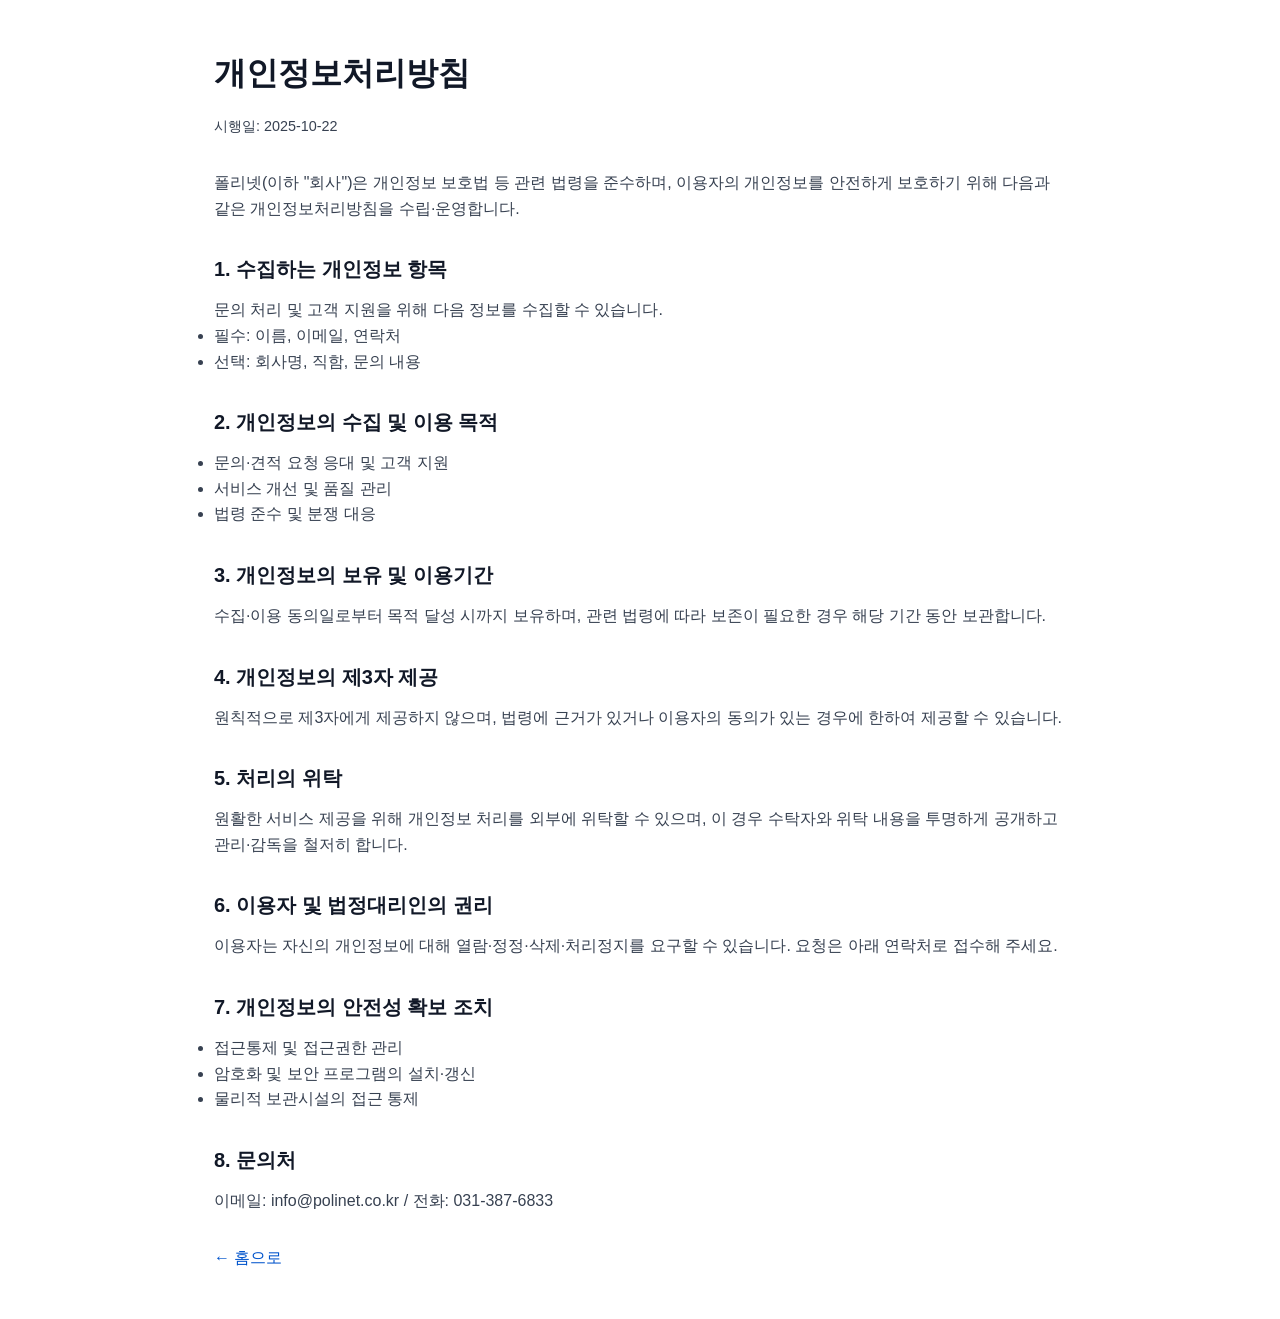
==== site/privacy.html @ a48e21fa "Initial commit: Add Polinet project files" ====
<!DOCTYPE html>
<html lang="ko">
<head>
    <meta charset="UTF-8">
    <meta name="viewport" content="width=device-width, initial-scale=1.0">
    <title>개인정보처리방침 - Polinet</title>
    <link rel="stylesheet" href="styles.css">
    <meta name="robots" content="noindex">
    <style>
        .legal-container { max-width: 900px; margin: 0 auto; padding: 3rem 1.5rem; }
        .legal-container h1 { font-size: 2rem; margin-bottom: 1rem; }
        .legal-container h2 { font-size: 1.25rem; margin-top: 2rem; margin-bottom: 0.75rem; }
        .legal-container p, .legal-container li { color: var(--gray-700); }
        .legal-meta { color: var(--gray-600); font-size: 0.9rem; margin-bottom: 2rem; }
        .legal-back { margin-top: 2rem; display: inline-block; color: var(--primary-600); }
    </style>
    <link rel="icon" href="/favicon.ico">
    <meta name="theme-color" content="#0ea5e9">
    <link rel="canonical" href="/privacy.html">
    <meta property="og:title" content="개인정보처리방침 - Polinet">
    <meta property="og:type" content="article">
    <meta property="og:url" content="/privacy.html">
    <meta property="og:site_name" content="Polinet">
    <meta property="og:description" content="Polinet 개인정보처리방침">
</head>
<body>
    <main class="legal-container">
        <h1>개인정보처리방침</h1>
        <p class="legal-meta">시행일: 2025-10-22</p>
        <p>폴리넷(이하 "회사")은 개인정보 보호법 등 관련 법령을 준수하며, 이용자의 개인정보를 안전하게 보호하기 위해 다음과 같은 개인정보처리방침을 수립·운영합니다.</p>

        <h2>1. 수집하는 개인정보 항목</h2>
        <p>문의 처리 및 고객 지원을 위해 다음 정보를 수집할 수 있습니다.</p>
        <ul>
            <li>필수: 이름, 이메일, 연락처</li>
            <li>선택: 회사명, 직함, 문의 내용</li>
        </ul>

        <h2>2. 개인정보의 수집 및 이용 목적</h2>
        <ul>
            <li>문의·견적 요청 응대 및 고객 지원</li>
            <li>서비스 개선 및 품질 관리</li>
            <li>법령 준수 및 분쟁 대응</li>
        </ul>

        <h2>3. 개인정보의 보유 및 이용기간</h2>
        <p>수집·이용 동의일로부터 목적 달성 시까지 보유하며, 관련 법령에 따라 보존이 필요한 경우 해당 기간 동안 보관합니다.</p>

        <h2>4. 개인정보의 제3자 제공</h2>
        <p>원칙적으로 제3자에게 제공하지 않으며, 법령에 근거가 있거나 이용자의 동의가 있는 경우에 한하여 제공할 수 있습니다.</p>

        <h2>5. 처리의 위탁</h2>
        <p>원활한 서비스 제공을 위해 개인정보 처리를 외부에 위탁할 수 있으며, 이 경우 수탁자와 위탁 내용을 투명하게 공개하고 관리·감독을 철저히 합니다.</p>

        <h2>6. 이용자 및 법정대리인의 권리</h2>
        <p>이용자는 자신의 개인정보에 대해 열람·정정·삭제·처리정지를 요구할 수 있습니다. 요청은 아래 연락처로 접수해 주세요.</p>

        <h2>7. 개인정보의 안전성 확보 조치</h2>
        <ul>
            <li>접근통제 및 접근권한 관리</li>
            <li>암호화 및 보안 프로그램의 설치·갱신</li>
            <li>물리적 보관시설의 접근 통제</li>
        </ul>

        <h2>8. 문의처</h2>
        <p>이메일: <a href="mailto:info@polinet.co.kr">info@polinet.co.kr</a> / 전화: <a href="tel:0313876833">031-387-6833</a></p>

        <a class="legal-back" href="/">← 홈으로</a>
    </main>
</body>
</html>
---- site/styles.css ----
/* ===== Reset & Base Styles ===== */
* {
    margin: 0;
    padding: 0;
    box-sizing: border-box;
}

:root {
    --primary-50: #e6f0ff;
    --primary-100: #cce1ff;
    --primary-500: #0069ff;
    --primary-600: #0054cc;
    --primary-700: #003f99;
    --secondary-500: #0ea5e9;
    --secondary-600: #0284c7;
    --gray-50: #f9fafb;
    --gray-100: #f3f4f6;
    --gray-600: #4b5563;
    --gray-700: #374151;
    --gray-900: #111827;
}

html {
    scroll-behavior: smooth;
    scroll-padding-top: 80px;
    overflow-x: hidden; /* 모바일 초기 가로 스크롤 방지 */
}

body {
    font-family: 'Noto Sans KR', -apple-system, BlinkMacSystemFont, 'Segoe UI', sans-serif;
    color: var(--gray-900);
    line-height: 1.6;
    overflow-x: hidden;
    overflow-y: scroll; /* 세로 스크롤 활성화 */
}

.container {
    max-width: 1200px;
    margin: 0 auto;
    padding: 0 1.5rem;
}

a {
    text-decoration: none;
    color: inherit;
}

/* 미디어 요소가 컨테이너 폭을 넘지 않도록 보장 */
img, video, iframe {
    max-width: 100%;
    height: auto;
}

/* ===== Header / Navigation ===== */
#header {
    position: fixed;
    top: 0;
    left: 0;
    right: 0;
    background: rgba(255, 255, 255, 0.70);
    backdrop-filter: blur(10px);
    box-shadow: 0 2px 10px rgba(0, 0, 0, 0.05);
    z-index: 1000;
    transition: all 0.3s ease;
}

#header.scrolled {
    box-shadow: 0 2px 20px rgba(0, 0, 0, 0.1);
}

.nav-wrapper {
    display: flex;
    justify-content: space-between;
    align-items: center;
    padding: 1.2rem 0;
}

.logo {
    font-size: 1.8rem;
    font-weight: 900;
    background: linear-gradient(135deg, var(--primary-600), var(--secondary-600));
    -webkit-background-clip: text;
    -webkit-text-fill-color: transparent;
    background-clip: text;
}

.nav-menu {
    display: flex;
    list-style: none;
    gap: 2.5rem;
    align-items: center;
}

.nav-link {
    font-weight: 600;
    color: var(--gray-700);
    transition: color 0.3s ease;
    position: relative;
}

.nav-link:hover {
    color: var(--primary-600);
}

.nav-link.nav-cta {
    color: var(--primary-600);
    font-weight: 700;
}

.nav-link.nav-cta:hover {
    color: var(--primary-700);
}

.nav-link::after {
    content: '';
    position: absolute;
    bottom: -5px;
    left: 0;
    width: 0;
    height: 2px;
    background: var(--primary-600);
    transition: width 0.3s ease;
}

.nav-link:hover::after {
    width: 100%;
}

.mobile-menu-btn {
    display: none;
    flex-direction: column;
    gap: 5px;
    background: none;
    border: none;
    cursor: pointer;
    padding: 0.5rem;
}

.mobile-menu-btn span {
    width: 25px;
    height: 3px;
    background: var(--gray-900);
    border-radius: 3px;
    transition: all 0.3s ease;
}

/* ===== Buttons ===== */
.btn {
    display: inline-block;
    padding: 0.75rem 1.5rem;
    border-radius: 50px;
    font-weight: 600;
    transition: all 0.3s ease;
    cursor: pointer;
    border: none;
    text-align: center;
}

.btn-primary {
    background: var(--primary-600);
    color: white;
}

.btn-primary:hover {
    background: var(--primary-700);
    transform: translateY(-2px);
    box-shadow: 0 10px 25px rgba(0, 105, 255, 0.3);
}

.btn-secondary {
    background: white;
    color: var(--primary-600);
    border: 2px solid var(--primary-600);
}

.btn-secondary:hover {
    background: var(--primary-50);
}

.btn-large {
    padding: 1rem 2rem;
    font-size: 1.05rem;
}

.btn-block {
    width: 100%;
}

/* ===== Hero Section ===== */
.hero-section {
    min-height: 100vh;
    display: flex;
    align-items: center;
    justify-content: center;
    position: relative;
    overflow: hidden;
    background: linear-gradient(135deg, var(--primary-50) 0%, white 50%, var(--secondary-50) 100%);
    padding-top: 80px;
}

.hero-bg {
    position: absolute;
    inset: 0;
    overflow: hidden;
    z-index: 0;
}

.hero-circle {
    position: absolute;
    border-radius: 50%;
    filter: blur(80px);
    opacity: 0.3;
}

.hero-circle-1 {
    width: 500px;
    height: 500px;
    background: var(--primary-500);
    top: -200px;
    right: -200px;
    animation: float 6s ease-in-out infinite;
}

.hero-circle-2 {
    width: 400px;
    height: 400px;
    background: var(--secondary-500);
    bottom: -150px;
    left: -150px;
    animation: float 8s ease-in-out infinite reverse;
}

@keyframes float {
    0%, 100% { transform: translateY(0); }
    50% { transform: translateY(-30px); }
}

.hero-content {
    position: relative;
    z-index: 1;
    max-width: 800px;
    padding: 2rem 0;
}

.hero-text {
    text-align: left;
}

.hero-badge {
    display: inline-flex;
    align-items: center;
    gap: 0.5rem;
    background: var(--primary-100);
    color: var(--primary-700);
    padding: 0.5rem 1rem;
    border-radius: 50px;
    font-size: 0.9rem;
    font-weight: 600;
    margin-bottom: 1.5rem;
}

.pulse-dot {
    width: 8px;
    height: 8px;
    background: var(--primary-500);
    border-radius: 50%;
    animation: pulse 2s infinite;
}

@keyframes pulse {
    0%, 100% { opacity: 1; transform: scale(1); }
    50% { opacity: 0.5; transform: scale(1.2); }
}

.hero-title {
    font-size: 3.5rem;
    font-weight: 900;
    line-height: 1.2;
    margin-bottom: 1.5rem;
}

.gradient-text {
    background: linear-gradient(135deg, var(--primary-600), var(--secondary-600));
    -webkit-background-clip: text;
    -webkit-text-fill-color: transparent;
    background-clip: text;
}

.hero-description {
    font-size: 1.25rem;
    color: var(--gray-600);
    margin-bottom: 2rem;
    line-height: 1.8;
}

.hero-buttons {
    display: flex;
    gap: 1rem;
    margin-bottom: 3rem;
    flex-wrap: wrap;
}

.hero-stats {
    display: grid;
    grid-template-columns: repeat(3, 1fr);
    gap: 2rem;
    margin-top: 3rem;
}

.stat-item {
    text-align: center;
}

.stat-value {
    font-size: 2rem;
    font-weight: 900;
    color: var(--gray-900);
}

.stat-label {
    font-size: 0.9rem;
    color: var(--gray-600);
    margin-top: 0.25rem;
}

.scroll-indicator {
    position: absolute;
    bottom: 2rem;
    left: 50%;
    transform: translateX(-50%);
    width: 30px;
    height: 50px;
    border: 2px solid var(--gray-600);
    border-radius: 20px;
    display: flex;
    justify-content: center;
    padding-top: 8px;
}

.scroll-dot {
    width: 6px;
    height: 6px;
    background: var(--gray-600);
    border-radius: 50%;
    animation: scroll 2s infinite;
}

@keyframes scroll {
    0%, 100% { transform: translateY(0); opacity: 1; }
    50% { transform: translateY(15px); opacity: 0.3; }
}

/* ===== Section Styles ===== */
section {
    padding: 5rem 0;
}

.section-header {
    text-align: center;
    margin-bottom: 3rem;
}

.section-title {
    font-size: 2.5rem;
    font-weight: 900;
    margin-bottom: 1rem;
}

.section-subtitle {
    font-size: 1.1rem;
    color: var(--gray-600);
    max-width: 600px;
    margin: 0 auto;
}

/* ===== Business Section ===== */
.business-section {
    background: var(--gray-50);
}

.business-grid {
    display: grid;
    grid-template-columns: repeat(auto-fit, minmax(280px, 1fr));
    gap: 2rem;
}

.business-card {
    background: white;
    padding: 2rem;
    border-radius: 20px;
    box-shadow: 0 5px 15px rgba(0, 0, 0, 0.08);
    transition: all 0.3s ease;
}

.business-card:hover {
    transform: translateY(-10px);
    box-shadow: 0 15px 40px rgba(0, 0, 0, 0.15);
}

.business-icon {
    width: 60px;
    height: 60px;
    border-radius: 15px;
    display: flex;
    align-items: center;
    justify-content: center;
    font-size: 2rem;
    margin-bottom: 1.5rem;
}

.icon-blue { background: linear-gradient(135deg, #3b82f6, #2563eb); }
.icon-purple { background: linear-gradient(135deg, #a855f7, #9333ea); }
.icon-green { background: linear-gradient(135deg, #10b981, #059669); }
.icon-orange { background: linear-gradient(135deg, #f59e0b, #d97706); }

.business-title {
    font-size: 1.4rem;
    font-weight: 700;
    margin-bottom: 1rem;
}

.business-desc {
    color: var(--gray-600);
    margin-bottom: 1.5rem;
    line-height: 1.6;
}

.business-features {
    list-style: none;
}

.business-features li {
    padding: 0.5rem 0;
    color: var(--gray-700);
    position: relative;
    padding-left: 1.5rem;
}

.business-features li::before {
    content: '•';
    color: var(--primary-500);
    font-weight: bold;
    position: absolute;
    left: 0;
}

/* ===== Products Section ===== */
.products-section {
    background: white;
}

.product-filters {
    display: flex;
    justify-content: center;
    gap: 1rem;
    margin-bottom: 3rem;
    flex-wrap: wrap;
}

.filter-btn {
    padding: 0.75rem 1.5rem;
    border-radius: 50px;
    border: none;
    background: var(--gray-100);
    color: var(--gray-700);
    font-weight: 600;
    cursor: pointer;
    transition: all 0.3s ease;
}

.filter-btn:hover {
    background: var(--gray-200);
}

.filter-btn.active {
    background: var(--primary-600);
    color: white;
    box-shadow: 0 5px 15px rgba(0, 105, 255, 0.3);
}

.products-grid {
    display: grid;
    grid-template-columns: repeat(auto-fill, minmax(320px, 1fr));
    gap: 2rem;
    margin-bottom: 3rem;
}

.product-card {
    background: white;
    border: 2px solid var(--gray-100);
    border-radius: 15px;
    padding: 1.5rem;
    transition: all 0.3s ease;
    display: flex;
    flex-direction: column;
    min-height: 450px;
}

.product-card:hover {
    border-color: var(--primary-500);
    transform: translateY(-5px);
    box-shadow: 0 15px 40px rgba(0, 0, 0, 0.1);
}

.product-emoji {
    font-size: 3rem;
    margin-bottom: 1rem;
}

.product-name {
    font-size: 1.1rem;
    font-weight: 700;
    margin-bottom: 0.5rem;
}

.product-brand {
    color: var(--primary-600);
    font-weight: 700;
    font-size: 0.85rem;
    margin-bottom: 0.75rem;
    text-transform: uppercase;
    letter-spacing: 0.5px;
}

.product-desc {
    color: var(--gray-600);
    font-size: 0.9rem;
    margin-bottom: 1rem;
    line-height: 1.6;
    flex-grow: 1;
}

.product-grades {
    background: var(--gray-50);
    padding: 1rem;
    border-radius: 10px;
    margin-bottom: 1rem;
}

.grades-label {
    font-size: 0.7rem;
    font-weight: 700;
    color: var(--gray-700);
    margin-bottom: 0.75rem;
    text-transform: uppercase;
    letter-spacing: 1px;
}

.grades-list {
    display: flex;
    flex-wrap: wrap;
    gap: 0.5rem;
}

.grade-tag {
    display: inline-block;
    padding: 0.25rem 0.75rem;
    background: white;
    border: 1px solid var(--primary-200);
    color: var(--primary-700);
    font-size: 0.75rem;
    font-weight: 600;
    border-radius: 20px;
    transition: all 0.3s ease;
}

.grade-tag:hover {
    background: var(--primary-100);
    border-color: var(--primary-500);
}

.product-applications {
    margin-top: auto;
    background: var(--gray-50);
    padding: 1rem;
    border-radius: 10px;
}

.applications-label {
    font-size: 0.7rem;
    font-weight: 700;
    color: var(--gray-700);
    margin-bottom: 0.75rem;
    text-transform: uppercase;
    letter-spacing: 1px;
}

.applications-grid {
    display: grid;
    grid-template-columns: repeat(3, 1fr);
    gap: 0.5rem;
}

.app-item {
    display: flex;
    flex-direction: column;
    align-items: center;
    justify-content: center;
    padding: 0.5rem;
    transition: all 0.3s ease;
    text-align: center;
}

.app-item:hover {
    transform: translateY(-2px);
}

.app-image {
    width: 100%;
    height: 60px;
    margin-bottom: 0.5rem;
    border-radius: 6px;
    overflow: hidden;
    background: var(--gray-100);
    position: relative;
}

.app-image img {
    width: 100%;
    height: 100%;
    object-fit: cover;
    display: block;
}

.app-placeholder {
    width: 100%;
    height: 100%;
    display: flex;
    align-items: center;
    justify-content: center;
    font-size: 1.5rem;
    background: var(--gray-200);
}

.app-icon {
    font-size: 1.5rem;
    margin-bottom: 0.25rem;
}

.app-name {
    font-size: 0.7rem;
    color: var(--gray-700);
    font-weight: 600;
    line-height: 1.2;
}

.products-cta {
    display: flex;
    justify-content: center;
    gap: 1rem;
    margin-top: 3rem;
    flex-wrap: wrap;
}

/* ===== About Section ===== */
.about-section {
    background: linear-gradient(135deg, var(--gray-50), white);
}

.about-grid {
    display: grid;
    grid-template-columns: 1fr 1fr;
    gap: 4rem;
    margin-bottom: 4rem;
}

.about-text {
    color: var(--gray-600);
    margin-bottom: 1.5rem;
    line-height: 1.8;
}

.text-primary {
    color: var(--primary-600);
}

.certifications {
    background: white;
    padding: 1.5rem;
    border-radius: 15px;
    box-shadow: 0 5px 15px rgba(0, 0, 0, 0.08);
    margin: 2rem 0;
}

.certifications h3 {
    margin-bottom: 1rem;
    font-size: 1.1rem;
}

.cert-grid {
    display: grid;
    grid-template-columns: 1fr 1fr;
    gap: 0.75rem;
}

.cert-item {
    font-size: 0.9rem;
    color: var(--gray-700);
}

.cert-item::before {
    content: '✓ ';
    color: #10b981;
}

.about-buttons {
    display: flex;
    gap: 1rem;
    flex-wrap: wrap;
}

.about-values {
    display: grid;
    grid-template-columns: 1fr 1fr;
    gap: 1.5rem;
}

.value-card {
    background: white;
    padding: 1.5rem;
    border-radius: 15px;
    box-shadow: 0 5px 15px rgba(0, 0, 0, 0.08);
    transition: all 0.3s ease;
}

.value-card:hover {
    transform: translateY(-5px);
    box-shadow: 0 15px 30px rgba(0, 0, 0, 0.12);
}

.value-icon {
    font-size: 2.5rem;
    margin-bottom: 1rem;
}

.value-card h3 {
    font-size: 1.2rem;
    margin-bottom: 0.5rem;
}

.value-card p {
    color: var(--gray-600);
    font-size: 0.9rem;
}

.company-stats {
    background: linear-gradient(135deg, var(--primary-600), var(--secondary-600));
    border-radius: 25px;
    padding: 3rem;
    display: grid;
    grid-template-columns: repeat(4, 1fr);
    gap: 2rem;
    text-align: center;
    color: white;
}

.stat-box {
    padding: 1rem;
}

.stat-number {
    font-size: 3rem;
    font-weight: 900;
    margin-bottom: 0.5rem;
}

.stat-text {
    font-size: 0.95rem;
    opacity: 0.9;
}

/* ===== Contact Section ===== */
.contact-section {
    background: linear-gradient(180deg, #f8f9fa 0%, #ffffff 100%);
}

.contact-layout {
    display: grid;
    grid-template-columns: 1fr 1.2fr;
    gap: 3rem;
    align-items: stretch;
}

.contact-info-left {
    display: flex;
    flex-direction: column;
}

.contact-card-vertical {
    background: linear-gradient(135deg, var(--primary-600), var(--secondary-600));
    color: white;
    padding: 2.5rem;
    border-radius: 20px;
    box-shadow: 0 10px 40px rgba(0, 105, 255, 0.2);
    display: flex;
    flex-direction: column;
    gap: 2rem;
}

.info-item-vertical {
    display: flex;
    align-items: flex-start;
    gap: 1.5rem;
    padding-bottom: 2rem;
    border-bottom: 1px solid rgba(255, 255, 255, 0.2);
}

.info-item-vertical:last-child {
    border-bottom: none;
    padding-bottom: 0;
}

.info-icon {
    font-size: 2.5rem;
    flex-shrink: 0;
}

.info-content {
    flex: 1;
}

.info-content strong {
    display: block;
    margin-bottom: 0.75rem;
    font-size: 1.2rem;
    font-weight: 700;
}

.info-content p {
    margin-bottom: 0.5rem;
    font-size: 1.05rem;
    line-height: 1.6;
}

.info-content a {
    color: white;
    text-decoration: none;
    transition: opacity 0.3s ease;
    word-break: break-all;
}

.info-content a:hover {
    opacity: 0.8;
    text-decoration: underline;
}

.info-sub {
    font-size: 0.9rem;
    opacity: 0.85;
}

.contact-map-right {
    position: relative;
    display: flex;
    flex-direction: column;
    height: 100%;
}

.map-container {
    width: 100%;
    flex: 1;
    min-height: 500px;
    border-radius: 20px;
    overflow: hidden;
    box-shadow: 0 10px 40px rgba(0, 0, 0, 0.1);
    border: 2px solid var(--gray-100);
}

/* 지도 전용: 전역 iframe 높이 자동 규칙을 무시하고 컨테이너에 맞춤 */
.map-container iframe {
    width: 100%;
    height: 100% !important;
    display: block;
}

.map-note {
    margin-top: 1rem;
    font-size: 0.85rem;
    color: var(--gray-600);
    font-style: italic;
    text-align: center;
}

/* ===== Footer ===== */
.footer {
    background: var(--gray-900);
    color: white;
    padding: 3rem 0 1.5rem;
}

.footer-grid {
    display: grid;
    grid-template-columns: 1.5fr 1fr 1fr 2fr; /* 마지막 컬럼(연락처) 너비 확장 */
    gap: 2rem;
    padding-bottom: 2rem;
}

.footer-logo {
    font-size: 1.8rem;
    font-weight: 900;
    margin-bottom: 1rem;
}

.footer-desc {
    color: #9ca3af;
    line-height: 1.6;
}

.footer-col h4 {
    margin-bottom: 1rem;
    font-size: 1.1rem;
}

.footer-links {
    list-style: none;
}

.footer-links li {
    margin-bottom: 0.7rem;
    font-size: 0.9rem; /* 폰트 크기 조정 */
    color: var(--gray-100);
}

.footer-bottom {
    border-top: 1px solid var(--gray-700);
    padding-top: 1.5rem;
    display: flex;
    justify-content: space-between;
    align-items: center;
    color: #9ca3af;
}

.footer-legal {
    display: flex;
    gap: 1.5rem;
}

.footer-legal a {
    color: #9ca3af;
    transition: color 0.3s ease;
}

.footer-legal a:hover {
    color: white;
}

/* ===== Responsive Design ===== */
@media (max-width: 1024px) {
    .hero-text {
        text-align: center;
    }

    .hero-buttons {
        justify-content: center;
    }

    .about-grid {
        grid-template-columns: 1fr;
        gap: 3rem;
    }

    .company-stats {
        grid-template-columns: repeat(2, 1fr);
    }

    .contact-layout {
        grid-template-columns: 1fr;
        gap: 2rem;
    }

    .map-container {
        min-height: 400px;
    }
}

@media (max-width: 768px) {
    .mobile-menu-btn {
        display: flex;
    }

    .nav-menu {
        position: fixed;
        top: 70px;
        left: -100%;
        width: 100%;
        height: calc(100vh - 70px);
        background: white;
        flex-direction: column;
        padding: 2rem;
        gap: 1rem;
        transition: left 0.3s ease;
        box-shadow: 0 5px 15px rgba(0, 0, 0, 0.1);
    }

    .nav-menu.active {
        left: 0;
    }

    .hero-title {
        font-size: 2.5rem;
    }

    .hero-description {
        font-size: 1.1rem;
    }

    .hero-stats {
        grid-template-columns: repeat(3, 1fr);
        gap: 1rem;
    }

    .hero-buttons {
        flex-direction: column;
    }

    .business-grid {
        grid-template-columns: 1fr;
    }

    /* 모바일에서 히어로 통계 폰트 크기만 축소 */
    .stat-value {
        font-size: 1.8rem;
    }

    .stat-label {
        font-size: 0.8rem;
    }

    /* 모바일에서 제품 그리드의 최소 폭으로 인한 가로 스크롤 방지 */
    .products-grid {
        grid-template-columns: 1fr;
    }

    .about-values {
        grid-template-columns: 1fr 1fr;
    }

    .company-stats {
        grid-template-columns: repeat(4, 1fr);
        gap: 0.75rem;
        padding: 1.25rem;
        border-radius: 16px;
    }

    .stat-box {
        padding: 0.5rem 0;
    }

    .stat-number {
        font-size: 1.3rem;
        margin-bottom: 0.25rem;
    }

    .stat-text {
        font-size: 0.85rem;
    }

    .contact-layout {
        grid-template-columns: 1fr;
    }

    .map-container {
        min-height: 350px;
    }

    .footer-grid {
        grid-template-columns: repeat(3, 1fr);
        gap: 1rem;
    }

    .footer-bottom {
        flex-direction: column;
        gap: 1rem;
        text-align: center;
    }

    .footer-col:first-child {
        grid-column: 1 / -1;
    }

    .info-item-vertical {
        gap: 0.75rem;
    }

    /* 모바일에서 푸터 '연락처' 이모지 숨김 (텍스트 인덴트 기법) */
    .footer-grid .footer-col:last-child .footer-links li {
        text-indent: -1.5em;
        padding-left: 1.5em;
    }
}

@media (max-width: 360px) {
    .stat-number {
        font-size: 1.2rem;
    }

    .stat-text {
        font-size: 0.8rem;
    }
}

/* ===== Animation Effects ===== */
[data-aos] {
    opacity: 0;
    transition: opacity 0.6s ease, transform 0.6s ease;
}

[data-aos].aos-animate {
    opacity: 1;
}

[data-aos="fade-up"] {
    transform: translateY(30px);
}

[data-aos="fade-up"].aos-animate {
    transform: translateY(0);
}

[data-aos="fade-right"] {
    transform: translateX(-30px);
}

[data-aos="fade-right"].aos-animate {
    transform: translateX(0);
}

[data-aos="fade-left"] {
    transform: translateX(30px);
}

[data-aos="fade-left"].aos-animate {
    transform: translateX(0);
}
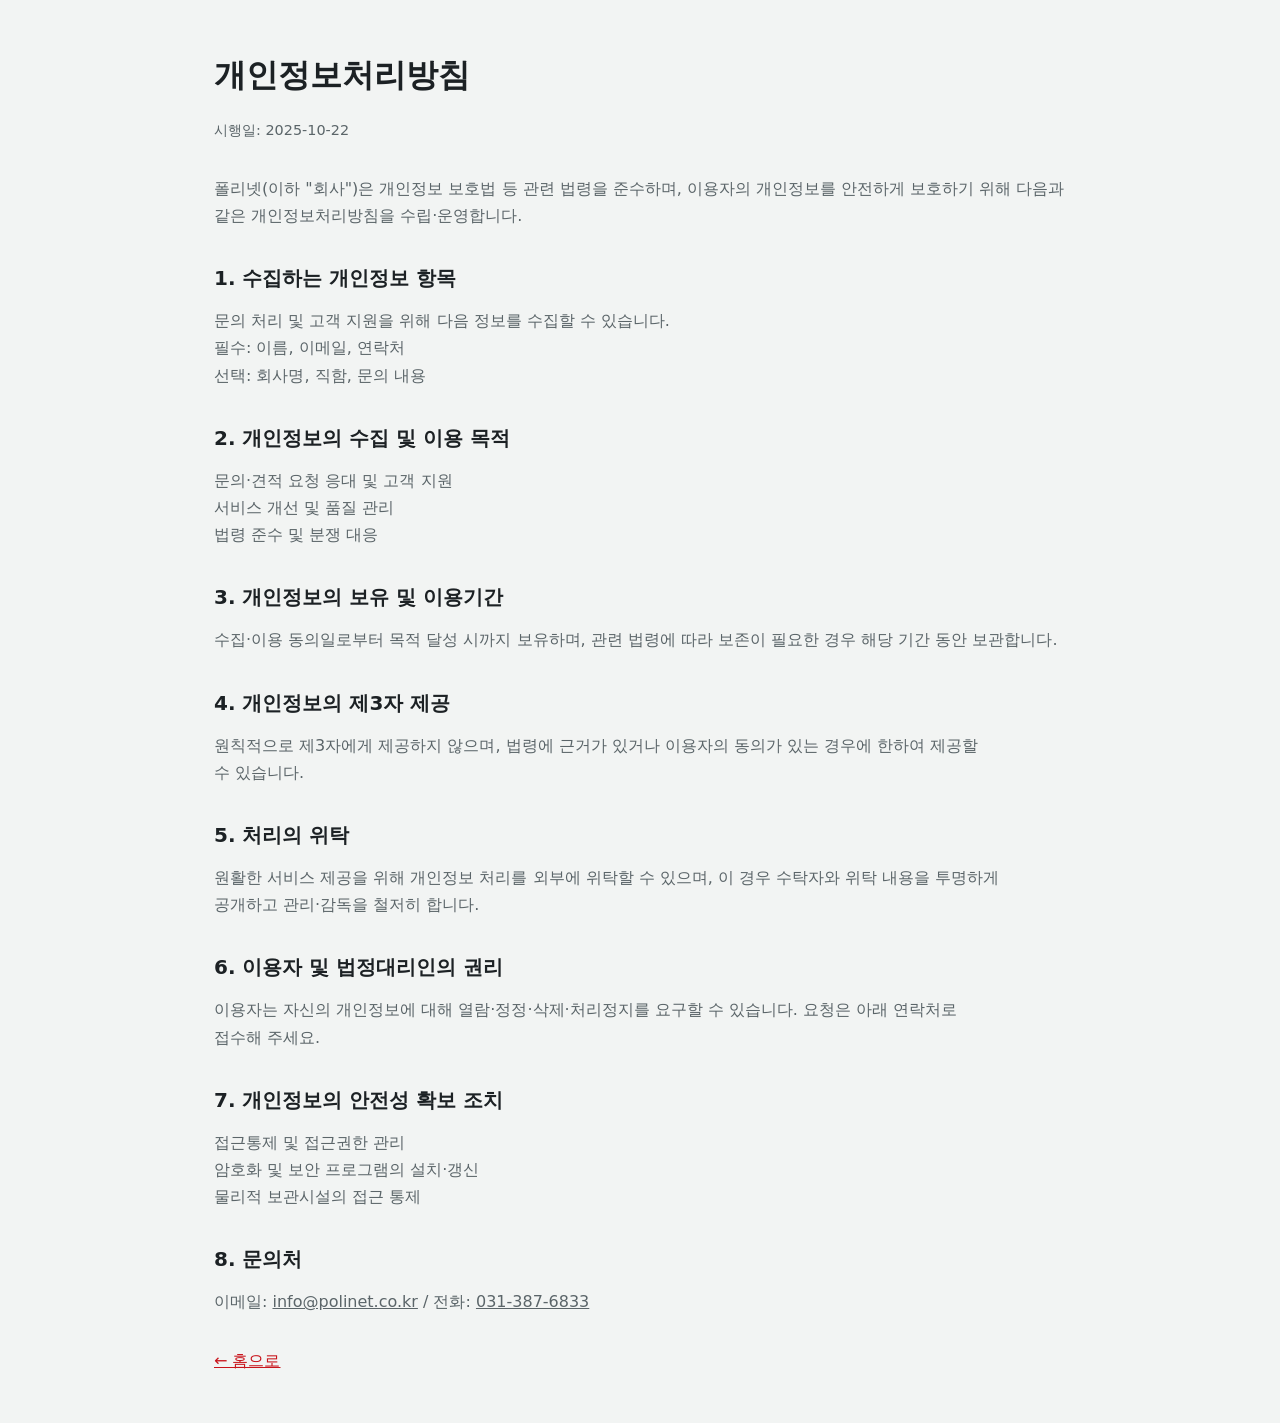
==== commit e19d9b97: "Add a version tag to the icon links so browsers fetch the new favicon Images are served as immutable" ====
--- a/site/privacy.html
+++ b/site/privacy.html
@@ -14,7 +14,7 @@
         .legal-meta { color: var(--gray-600); font-size: 0.9rem; margin-bottom: 2rem; }
         .legal-back { margin-top: 2rem; display: inline-block; color: var(--primary-600); }
     </style>
-    <link rel="icon" href="/favicon.ico">
+    <link rel="icon" href="/favicon.ico?v=2">
     <meta name="theme-color" content="#0ea5e9">
     <link rel="canonical" href="/privacy.html">
     <meta property="og:title" content="개인정보처리방침 - Polinet">
--- a/site/styles.css
+++ b/site/styles.css
@@ -1,1135 +1,329 @@
-/* ===== Reset & Base Styles ===== */
-* {
-    margin: 0;
-    padding: 0;
-    box-sizing: border-box;
-}
-
 :root {
-    --primary-50: #e6f0ff;
-    --primary-100: #cce1ff;
-    --primary-500: #0069ff;
-    --primary-600: #0054cc;
-    --primary-700: #003f99;
-    --secondary-500: #0ea5e9;
-    --secondary-600: #0284c7;
-    --gray-50: #f9fafb;
-    --gray-100: #f3f4f6;
-    --gray-600: #4b5563;
-    --gray-700: #374151;
-    --gray-900: #111827;
-}
-
-html {
-    scroll-behavior: smooth;
-    scroll-padding-top: 80px;
-    overflow-x: hidden; /* 모바일 초기 가로 스크롤 방지 */
-}
-
-body {
-    font-family: 'Noto Sans KR', -apple-system, BlinkMacSystemFont, 'Segoe UI', sans-serif;
-    color: var(--gray-900);
-    line-height: 1.6;
-    overflow-x: hidden;
-    overflow-y: scroll; /* 세로 스크롤 활성화 */
-}
-
-.container {
-    max-width: 1200px;
-    margin: 0 auto;
-    padding: 0 1.5rem;
-}
-
-a {
-    text-decoration: none;
-    color: inherit;
-}
-
-/* 미디어 요소가 컨테이너 폭을 넘지 않도록 보장 */
-img, video, iframe {
-    max-width: 100%;
-    height: auto;
-}
-
-/* ===== Header / Navigation ===== */
-#header {
-    position: fixed;
-    top: 0;
-    left: 0;
-    right: 0;
-    background: rgba(255, 255, 255, 0.70);
-    backdrop-filter: blur(10px);
-    box-shadow: 0 2px 10px rgba(0, 0, 0, 0.05);
-    z-index: 1000;
-    transition: all 0.3s ease;
-}
-
-#header.scrolled {
-    box-shadow: 0 2px 20px rgba(0, 0, 0, 0.1);
-}
-
-.nav-wrapper {
-    display: flex;
-    justify-content: space-between;
-    align-items: center;
-    padding: 1.2rem 0;
-}
-
-.logo {
-    font-size: 1.8rem;
-    font-weight: 900;
-    background: linear-gradient(135deg, var(--primary-600), var(--secondary-600));
-    -webkit-background-clip: text;
-    -webkit-text-fill-color: transparent;
-    background-clip: text;
-}
-
-.nav-menu {
-    display: flex;
-    list-style: none;
-    gap: 2.5rem;
-    align-items: center;
-}
-
-.nav-link {
-    font-weight: 600;
-    color: var(--gray-700);
-    transition: color 0.3s ease;
-    position: relative;
-}
-
-.nav-link:hover {
-    color: var(--primary-600);
-}
-
-.nav-link.nav-cta {
-    color: var(--primary-600);
-    font-weight: 700;
-}
-
-.nav-link.nav-cta:hover {
-    color: var(--primary-700);
-}
-
-.nav-link::after {
-    content: '';
-    position: absolute;
-    bottom: -5px;
-    left: 0;
-    width: 0;
-    height: 2px;
-    background: var(--primary-600);
-    transition: width 0.3s ease;
-}
-
-.nav-link:hover::after {
-    width: 100%;
-}
-
-.mobile-menu-btn {
-    display: none;
-    flex-direction: column;
-    gap: 5px;
-    background: none;
-    border: none;
-    cursor: pointer;
-    padding: 0.5rem;
-}
-
-.mobile-menu-btn span {
-    width: 25px;
-    height: 3px;
-    background: var(--gray-900);
-    border-radius: 3px;
-    transition: all 0.3s ease;
-}
-
-/* ===== Buttons ===== */
-.btn {
-    display: inline-block;
-    padding: 0.75rem 1.5rem;
-    border-radius: 50px;
-    font-weight: 600;
-    transition: all 0.3s ease;
-    cursor: pointer;
-    border: none;
-    text-align: center;
-}
-
-.btn-primary {
-    background: var(--primary-600);
-    color: white;
-}
-
-.btn-primary:hover {
-    background: var(--primary-700);
-    transform: translateY(-2px);
-    box-shadow: 0 10px 25px rgba(0, 105, 255, 0.3);
-}
-
-.btn-secondary {
-    background: white;
-    color: var(--primary-600);
-    border: 2px solid var(--primary-600);
-}
-
-.btn-secondary:hover {
-    background: var(--primary-50);
-}
-
-.btn-large {
-    padding: 1rem 2rem;
-    font-size: 1.05rem;
-}
-
-.btn-block {
-    width: 100%;
-}
-
-/* ===== Hero Section ===== */
-.hero-section {
-    min-height: 100vh;
-    display: flex;
-    align-items: center;
-    justify-content: center;
-    position: relative;
-    overflow: hidden;
-    background: linear-gradient(135deg, var(--primary-50) 0%, white 50%, var(--secondary-50) 100%);
-    padding-top: 80px;
-}
-
-.hero-bg {
-    position: absolute;
-    inset: 0;
-    overflow: hidden;
-    z-index: 0;
-}
-
-.hero-circle {
-    position: absolute;
-    border-radius: 50%;
-    filter: blur(80px);
-    opacity: 0.3;
-}
-
-.hero-circle-1 {
-    width: 500px;
-    height: 500px;
-    background: var(--primary-500);
-    top: -200px;
-    right: -200px;
-    animation: float 6s ease-in-out infinite;
-}
-
-.hero-circle-2 {
-    width: 400px;
-    height: 400px;
-    background: var(--secondary-500);
-    bottom: -150px;
-    left: -150px;
-    animation: float 8s ease-in-out infinite reverse;
-}
-
-@keyframes float {
-    0%, 100% { transform: translateY(0); }
-    50% { transform: translateY(-30px); }
-}
-
-.hero-content {
-    position: relative;
-    z-index: 1;
-    max-width: 800px;
-    padding: 2rem 0;
-}
-
-.hero-text {
-    text-align: left;
-}
-
-.hero-badge {
-    display: inline-flex;
-    align-items: center;
-    gap: 0.5rem;
-    background: var(--primary-100);
-    color: var(--primary-700);
-    padding: 0.5rem 1rem;
-    border-radius: 50px;
-    font-size: 0.9rem;
-    font-weight: 600;
-    margin-bottom: 1.5rem;
-}
-
-.pulse-dot {
-    width: 8px;
-    height: 8px;
-    background: var(--primary-500);
-    border-radius: 50%;
-    animation: pulse 2s infinite;
-}
-
-@keyframes pulse {
-    0%, 100% { opacity: 1; transform: scale(1); }
-    50% { opacity: 0.5; transform: scale(1.2); }
-}
-
-.hero-title {
-    font-size: 3.5rem;
-    font-weight: 900;
-    line-height: 1.2;
-    margin-bottom: 1.5rem;
-}
-
-.gradient-text {
-    background: linear-gradient(135deg, var(--primary-600), var(--secondary-600));
-    -webkit-background-clip: text;
-    -webkit-text-fill-color: transparent;
-    background-clip: text;
-}
-
-.hero-description {
-    font-size: 1.25rem;
-    color: var(--gray-600);
-    margin-bottom: 2rem;
-    line-height: 1.8;
-}
-
-.hero-buttons {
-    display: flex;
-    gap: 1rem;
-    margin-bottom: 3rem;
-    flex-wrap: wrap;
-}
-
-.hero-stats {
-    display: grid;
-    grid-template-columns: repeat(3, 1fr);
-    gap: 2rem;
-    margin-top: 3rem;
-}
-
-.stat-item {
-    text-align: center;
-}
-
-.stat-value {
-    font-size: 2rem;
-    font-weight: 900;
-    color: var(--gray-900);
-}
-
-.stat-label {
-    font-size: 0.9rem;
-    color: var(--gray-600);
-    margin-top: 0.25rem;
-}
-
-.scroll-indicator {
-    position: absolute;
-    bottom: 2rem;
-    left: 50%;
-    transform: translateX(-50%);
-    width: 30px;
-    height: 50px;
-    border: 2px solid var(--gray-600);
-    border-radius: 20px;
-    display: flex;
-    justify-content: center;
-    padding-top: 8px;
-}
-
-.scroll-dot {
-    width: 6px;
-    height: 6px;
-    background: var(--gray-600);
-    border-radius: 50%;
-    animation: scroll 2s infinite;
-}
-
-@keyframes scroll {
-    0%, 100% { transform: translateY(0); opacity: 1; }
-    50% { transform: translateY(15px); opacity: 0.3; }
-}
-
-/* ===== Section Styles ===== */
-section {
-    padding: 5rem 0;
-}
-
-.section-header {
-    text-align: center;
-    margin-bottom: 3rem;
-}
-
-.section-title {
-    font-size: 2.5rem;
-    font-weight: 900;
-    margin-bottom: 1rem;
-}
-
-.section-subtitle {
-    font-size: 1.1rem;
-    color: var(--gray-600);
-    max-width: 600px;
-    margin: 0 auto;
-}
-
-/* ===== Business Section ===== */
-.business-section {
-    background: var(--gray-50);
-}
-
-.business-grid {
-    display: grid;
-    grid-template-columns: repeat(auto-fit, minmax(280px, 1fr));
-    gap: 2rem;
-}
-
-.business-card {
-    background: white;
-    padding: 2rem;
-    border-radius: 20px;
-    box-shadow: 0 5px 15px rgba(0, 0, 0, 0.08);
-    transition: all 0.3s ease;
-}
-
-.business-card:hover {
-    transform: translateY(-10px);
-    box-shadow: 0 15px 40px rgba(0, 0, 0, 0.15);
-}
-
-.business-icon {
-    width: 60px;
-    height: 60px;
-    border-radius: 15px;
-    display: flex;
-    align-items: center;
-    justify-content: center;
-    font-size: 2rem;
-    margin-bottom: 1.5rem;
-}
-
-.icon-blue { background: linear-gradient(135deg, #3b82f6, #2563eb); }
-.icon-purple { background: linear-gradient(135deg, #a855f7, #9333ea); }
-.icon-green { background: linear-gradient(135deg, #10b981, #059669); }
-.icon-orange { background: linear-gradient(135deg, #f59e0b, #d97706); }
-
-.business-title {
-    font-size: 1.4rem;
-    font-weight: 700;
-    margin-bottom: 1rem;
-}
-
-.business-desc {
-    color: var(--gray-600);
-    margin-bottom: 1.5rem;
-    line-height: 1.6;
-}
-
-.business-features {
-    list-style: none;
-}
-
-.business-features li {
-    padding: 0.5rem 0;
-    color: var(--gray-700);
-    position: relative;
-    padding-left: 1.5rem;
-}
-
-.business-features li::before {
-    content: '•';
-    color: var(--primary-500);
-    font-weight: bold;
-    position: absolute;
-    left: 0;
-}
-
-/* ===== Products Section ===== */
-.products-section {
-    background: white;
-}
-
-.product-filters {
-    display: flex;
-    justify-content: center;
-    gap: 1rem;
-    margin-bottom: 3rem;
-    flex-wrap: wrap;
-}
-
-.filter-btn {
-    padding: 0.75rem 1.5rem;
-    border-radius: 50px;
-    border: none;
-    background: var(--gray-100);
-    color: var(--gray-700);
-    font-weight: 600;
-    cursor: pointer;
-    transition: all 0.3s ease;
-}
-
-.filter-btn:hover {
-    background: var(--gray-200);
-}
-
-.filter-btn.active {
-    background: var(--primary-600);
-    color: white;
-    box-shadow: 0 5px 15px rgba(0, 105, 255, 0.3);
-}
-
-.products-grid {
-    display: grid;
-    grid-template-columns: repeat(auto-fill, minmax(320px, 1fr));
-    gap: 2rem;
-    margin-bottom: 3rem;
-}
-
-.product-card {
-    background: white;
-    border: 2px solid var(--gray-100);
-    border-radius: 15px;
-    padding: 1.5rem;
-    transition: all 0.3s ease;
-    display: flex;
-    flex-direction: column;
-    min-height: 450px;
-}
-
-.product-card:hover {
-    border-color: var(--primary-500);
-    transform: translateY(-5px);
-    box-shadow: 0 15px 40px rgba(0, 0, 0, 0.1);
-}
-
-.product-emoji {
-    font-size: 3rem;
-    margin-bottom: 1rem;
-}
-
-.product-name {
-    font-size: 1.1rem;
-    font-weight: 700;
-    margin-bottom: 0.5rem;
-}
-
-.product-brand {
-    color: var(--primary-600);
-    font-weight: 700;
-    font-size: 0.85rem;
-    margin-bottom: 0.75rem;
-    text-transform: uppercase;
-    letter-spacing: 0.5px;
-}
-
-.product-desc {
-    color: var(--gray-600);
-    font-size: 0.9rem;
-    margin-bottom: 1rem;
-    line-height: 1.6;
-    flex-grow: 1;
-}
-
-.product-grades {
-    background: var(--gray-50);
-    padding: 1rem;
-    border-radius: 10px;
-    margin-bottom: 1rem;
-}
-
-.grades-label {
-    font-size: 0.7rem;
-    font-weight: 700;
-    color: var(--gray-700);
-    margin-bottom: 0.75rem;
-    text-transform: uppercase;
-    letter-spacing: 1px;
-}
-
-.grades-list {
-    display: flex;
-    flex-wrap: wrap;
-    gap: 0.5rem;
-}
-
-.grade-tag {
-    display: inline-block;
-    padding: 0.25rem 0.75rem;
-    background: white;
-    border: 1px solid var(--primary-200);
-    color: var(--primary-700);
-    font-size: 0.75rem;
-    font-weight: 600;
-    border-radius: 20px;
-    transition: all 0.3s ease;
-}
-
-.grade-tag:hover {
-    background: var(--primary-100);
-    border-color: var(--primary-500);
-}
-
-.product-applications {
-    margin-top: auto;
-    background: var(--gray-50);
-    padding: 1rem;
-    border-radius: 10px;
-}
-
-.applications-label {
-    font-size: 0.7rem;
-    font-weight: 700;
-    color: var(--gray-700);
-    margin-bottom: 0.75rem;
-    text-transform: uppercase;
-    letter-spacing: 1px;
-}
-
-.applications-grid {
-    display: grid;
-    grid-template-columns: repeat(3, 1fr);
-    gap: 0.5rem;
-}
-
-.app-item {
-    display: flex;
-    flex-direction: column;
-    align-items: center;
-    justify-content: center;
-    padding: 0.5rem;
-    transition: all 0.3s ease;
-    text-align: center;
-}
-
-.app-item:hover {
-    transform: translateY(-2px);
-}
-
-.app-image {
-    width: 100%;
-    height: 60px;
-    margin-bottom: 0.5rem;
-    border-radius: 6px;
-    overflow: hidden;
-    background: var(--gray-100);
-    position: relative;
-}
-
-.app-image img {
-    width: 100%;
-    height: 100%;
-    object-fit: cover;
-    display: block;
-}
-
-.app-placeholder {
-    width: 100%;
-    height: 100%;
-    display: flex;
-    align-items: center;
-    justify-content: center;
-    font-size: 1.5rem;
-    background: var(--gray-200);
-}
-
-.app-icon {
-    font-size: 1.5rem;
-    margin-bottom: 0.25rem;
-}
-
-.app-name {
-    font-size: 0.7rem;
-    color: var(--gray-700);
-    font-weight: 600;
-    line-height: 1.2;
-}
-
-.products-cta {
-    display: flex;
-    justify-content: center;
-    gap: 1rem;
-    margin-top: 3rem;
-    flex-wrap: wrap;
-}
-
-/* ===== About Section ===== */
-.about-section {
-    background: linear-gradient(135deg, var(--gray-50), white);
-}
-
-.about-grid {
-    display: grid;
-    grid-template-columns: 1fr 1fr;
-    gap: 4rem;
-    margin-bottom: 4rem;
-}
-
-.about-text {
-    color: var(--gray-600);
-    margin-bottom: 1.5rem;
-    line-height: 1.8;
-}
-
-.text-primary {
-    color: var(--primary-600);
-}
-
-.certifications {
-    background: white;
-    padding: 1.5rem;
-    border-radius: 15px;
-    box-shadow: 0 5px 15px rgba(0, 0, 0, 0.08);
-    margin: 2rem 0;
-}
-
-.certifications h3 {
-    margin-bottom: 1rem;
-    font-size: 1.1rem;
-}
-
-.cert-grid {
-    display: grid;
-    grid-template-columns: 1fr 1fr;
-    gap: 0.75rem;
-}
-
-.cert-item {
-    font-size: 0.9rem;
-    color: var(--gray-700);
-}
-
-.cert-item::before {
-    content: '✓ ';
-    color: #10b981;
-}
-
-.about-buttons {
-    display: flex;
-    gap: 1rem;
-    flex-wrap: wrap;
-}
-
-.about-values {
-    display: grid;
-    grid-template-columns: 1fr 1fr;
-    gap: 1.5rem;
-}
-
-.value-card {
-    background: white;
-    padding: 1.5rem;
-    border-radius: 15px;
-    box-shadow: 0 5px 15px rgba(0, 0, 0, 0.08);
-    transition: all 0.3s ease;
-}
-
-.value-card:hover {
-    transform: translateY(-5px);
-    box-shadow: 0 15px 30px rgba(0, 0, 0, 0.12);
-}
-
-.value-icon {
-    font-size: 2.5rem;
-    margin-bottom: 1rem;
-}
-
-.value-card h3 {
-    font-size: 1.2rem;
-    margin-bottom: 0.5rem;
-}
-
-.value-card p {
-    color: var(--gray-600);
-    font-size: 0.9rem;
-}
-
-.company-stats {
-    background: linear-gradient(135deg, var(--primary-600), var(--secondary-600));
-    border-radius: 25px;
-    padding: 3rem;
-    display: grid;
-    grid-template-columns: repeat(4, 1fr);
-    gap: 2rem;
-    text-align: center;
-    color: white;
-}
-
-.stat-box {
-    padding: 1rem;
-}
-
-.stat-number {
-    font-size: 3rem;
-    font-weight: 900;
-    margin-bottom: 0.5rem;
-}
-
-.stat-text {
-    font-size: 0.95rem;
-    opacity: 0.9;
-}
-
-/* ===== Contact Section ===== */
-.contact-section {
-    background: linear-gradient(180deg, #f8f9fa 0%, #ffffff 100%);
-}
-
-.contact-layout {
-    display: grid;
-    grid-template-columns: 1fr 1.2fr;
-    gap: 3rem;
-    align-items: stretch;
-}
-
-.contact-info-left {
-    display: flex;
-    flex-direction: column;
-}
-
-.contact-card-vertical {
-    background: linear-gradient(135deg, var(--primary-600), var(--secondary-600));
-    color: white;
-    padding: 2.5rem;
-    border-radius: 20px;
-    box-shadow: 0 10px 40px rgba(0, 105, 255, 0.2);
-    display: flex;
-    flex-direction: column;
-    gap: 2rem;
-}
-
-.info-item-vertical {
-    display: flex;
-    align-items: flex-start;
-    gap: 1.5rem;
-    padding-bottom: 2rem;
-    border-bottom: 1px solid rgba(255, 255, 255, 0.2);
-}
-
-.info-item-vertical:last-child {
-    border-bottom: none;
-    padding-bottom: 0;
-}
-
-.info-icon {
-    font-size: 2.5rem;
-    flex-shrink: 0;
-}
-
-.info-content {
-    flex: 1;
-}
-
-.info-content strong {
-    display: block;
-    margin-bottom: 0.75rem;
-    font-size: 1.2rem;
-    font-weight: 700;
-}
-
-.info-content p {
-    margin-bottom: 0.5rem;
-    font-size: 1.05rem;
-    line-height: 1.6;
-}
-
-.info-content a {
-    color: white;
-    text-decoration: none;
-    transition: opacity 0.3s ease;
-    word-break: break-all;
-}
-
-.info-content a:hover {
-    opacity: 0.8;
-    text-decoration: underline;
-}
-
-.info-sub {
-    font-size: 0.9rem;
-    opacity: 0.85;
-}
-
-.contact-map-right {
-    position: relative;
-    display: flex;
-    flex-direction: column;
-    height: 100%;
-}
-
-.map-container {
-    width: 100%;
-    flex: 1;
-    min-height: 500px;
-    border-radius: 20px;
-    overflow: hidden;
-    box-shadow: 0 10px 40px rgba(0, 0, 0, 0.1);
-    border: 2px solid var(--gray-100);
-}
-
-/* 지도 전용: 전역 iframe 높이 자동 규칙을 무시하고 컨테이너에 맞춤 */
-.map-container iframe {
-    width: 100%;
-    height: 100% !important;
-    display: block;
-}
-
-.map-note {
-    margin-top: 1rem;
-    font-size: 0.85rem;
-    color: var(--gray-600);
-    font-style: italic;
-    text-align: center;
-}
-
-/* ===== Footer ===== */
-.footer {
-    background: var(--gray-900);
-    color: white;
-    padding: 3rem 0 1.5rem;
-}
-
-.footer-grid {
-    display: grid;
-    grid-template-columns: 1.5fr 1fr 1fr 2fr; /* 마지막 컬럼(연락처) 너비 확장 */
-    gap: 2rem;
-    padding-bottom: 2rem;
-}
-
-.footer-logo {
-    font-size: 1.8rem;
-    font-weight: 900;
-    margin-bottom: 1rem;
-}
-
-.footer-desc {
-    color: #9ca3af;
-    line-height: 1.6;
-}
-
-.footer-col h4 {
-    margin-bottom: 1rem;
-    font-size: 1.1rem;
-}
-
-.footer-links {
-    list-style: none;
-}
-
-.footer-links li {
-    margin-bottom: 0.7rem;
-    font-size: 0.9rem; /* 폰트 크기 조정 */
-    color: var(--gray-100);
-}
-
-.footer-bottom {
-    border-top: 1px solid var(--gray-700);
-    padding-top: 1.5rem;
-    display: flex;
-    justify-content: space-between;
-    align-items: center;
-    color: #9ca3af;
-}
-
-.footer-legal {
-    display: flex;
-    gap: 1.5rem;
-}
-
-.footer-legal a {
-    color: #9ca3af;
-    transition: color 0.3s ease;
-}
-
-.footer-legal a:hover {
-    color: white;
-}
-
-/* ===== Responsive Design ===== */
-@media (max-width: 1024px) {
-    .hero-text {
-        text-align: center;
-    }
-
-    .hero-buttons {
-        justify-content: center;
-    }
-
-    .about-grid {
-        grid-template-columns: 1fr;
-        gap: 3rem;
-    }
-
-    .company-stats {
-        grid-template-columns: repeat(2, 1fr);
-    }
-
-    .contact-layout {
-        grid-template-columns: 1fr;
-        gap: 2rem;
-    }
-
-    .map-container {
-        min-height: 400px;
-    }
-}
-
-@media (max-width: 768px) {
-    .mobile-menu-btn {
-        display: flex;
-    }
-
-    .nav-menu {
-        position: fixed;
-        top: 70px;
-        left: -100%;
-        width: 100%;
-        height: calc(100vh - 70px);
-        background: white;
-        flex-direction: column;
-        padding: 2rem;
-        gap: 1rem;
-        transition: left 0.3s ease;
-        box-shadow: 0 5px 15px rgba(0, 0, 0, 0.1);
-    }
-
-    .nav-menu.active {
-        left: 0;
-    }
-
-    .hero-title {
-        font-size: 2.5rem;
-    }
-
-    .hero-description {
-        font-size: 1.1rem;
-    }
-
-    .hero-stats {
-        grid-template-columns: repeat(3, 1fr);
-        gap: 1rem;
-    }
-
-    .hero-buttons {
-        flex-direction: column;
-    }
-
-    .business-grid {
-        grid-template-columns: 1fr;
-    }
-
-    /* 모바일에서 히어로 통계 폰트 크기만 축소 */
-    .stat-value {
-        font-size: 1.8rem;
-    }
-
-    .stat-label {
-        font-size: 0.8rem;
-    }
-
-    /* 모바일에서 제품 그리드의 최소 폭으로 인한 가로 스크롤 방지 */
-    .products-grid {
-        grid-template-columns: 1fr;
-    }
-
-    .about-values {
-        grid-template-columns: 1fr 1fr;
-    }
-
-    .company-stats {
-        grid-template-columns: repeat(4, 1fr);
-        gap: 0.75rem;
-        padding: 1.25rem;
-        border-radius: 16px;
-    }
-
-    .stat-box {
-        padding: 0.5rem 0;
-    }
-
-    .stat-number {
-        font-size: 1.3rem;
-        margin-bottom: 0.25rem;
-    }
-
-    .stat-text {
-        font-size: 0.85rem;
-    }
-
-    .contact-layout {
-        grid-template-columns: 1fr;
-    }
-
-    .map-container {
-        min-height: 350px;
-    }
-
-    .footer-grid {
-        grid-template-columns: repeat(3, 1fr);
-        gap: 1rem;
-    }
-
-    .footer-bottom {
-        flex-direction: column;
-        gap: 1rem;
-        text-align: center;
-    }
-
-    .footer-col:first-child {
-        grid-column: 1 / -1;
-    }
-
-    .info-item-vertical {
-        gap: 0.75rem;
-    }
-
-    /* 모바일에서 푸터 '연락처' 이모지 숨김 (텍스트 인덴트 기법) */
-    .footer-grid .footer-col:last-child .footer-links li {
-        text-indent: -1.5em;
-        padding-left: 1.5em;
-    }
-}
-
-@media (max-width: 360px) {
-    .stat-number {
-        font-size: 1.2rem;
-    }
-
-    .stat-text {
-        font-size: 0.8rem;
-    }
-}
-
-/* ===== Animation Effects ===== */
-[data-aos] {
-    opacity: 0;
-    transition: opacity 0.6s ease, transform 0.6s ease;
-}
-
-[data-aos].aos-animate {
-    opacity: 1;
-}
-
-[data-aos="fade-up"] {
-    transform: translateY(30px);
-}
-
-[data-aos="fade-up"].aos-animate {
-    transform: translateY(0);
-}
-
-[data-aos="fade-right"] {
-    transform: translateX(-30px);
-}
-
-[data-aos="fade-right"].aos-animate {
-    transform: translateX(0);
-}
-
-[data-aos="fade-left"] {
-    transform: translateX(30px);
-}
-
-[data-aos="fade-left"].aos-animate {
-    transform: translateX(0);
-}
-
+  --resin: #F2F4F3;
+  --mist: #E9EDEC;
+  --panel: #E6E9E7;
+  --graphite: #1C2124;
+  --graphite-2: #2A3135;
+  --slate: #5B6569;
+  --line: #CDD2CF;
+  --red: #EE0217;        /* Polyplastics red */
+  --red-deep: #C8141B;
+  --on-dark: #EEF1EF;
+  --on-dark-2: #A9B3B0;
+
+  --f-kr: "Gothic A1", system-ui, sans-serif;
+  --f-x: "Archivo", "Gothic A1", system-ui, sans-serif;
+
+  --header: 72px;
+  --gutter: clamp(1rem, 4vw, 4rem);
+  --max: 1280px;
+  --r-control: 10px;
+
+  /* tokens kept for privacy.html and terms.html */
+  --gray-700: var(--slate);
+  --gray-600: var(--slate);
+  --primary-600: var(--red-deep);
+}
+
+/* ---------- base ---------- */
+*, *::before, *::after { box-sizing: border-box; }
+html, body { overflow-x: clip; }
+html { scroll-padding-top: var(--header); -webkit-tap-highlight-color: transparent; }
+/* script adds .snap only while every screen fits the window, so tall screens are never skipped */
+@media (min-width: 64rem) and (min-height: 700px) {
+  html.snap { scroll-snap-type: y mandatory; }
+}
+body { margin: 0; background: var(--resin); color: var(--graphite); font: 400 1rem/1.7 var(--f-kr); word-break: keep-all; -webkit-font-smoothing: antialiased; }
+h1, h2, h3, p, dl, dd, ul, figure { margin: 0; }
+h1, h2, h3 { text-wrap: balance; }
+p { text-wrap: pretty; }
+ul { padding: 0; list-style: none; }
+a { color: inherit; }
+a, button { touch-action: manipulation; }
+:focus-visible { outline: 3px solid var(--graphite); outline-offset: 3px; }
+[tabindex="-1"]:focus:not(:focus-visible) { outline: none; }
+.wrap { width: 100%; max-width: calc(var(--max) + 2 * var(--gutter)); margin-inline: auto; padding-inline: max(var(--gutter), env(safe-area-inset-left)) max(var(--gutter), env(safe-area-inset-right)); }
+.skip { position: absolute; left: 1rem; top: -4rem; z-index: 50; padding: 0.5rem 1rem; background: var(--graphite); color: var(--on-dark); border-radius: var(--r-control); }
+.skip:focus-visible { top: calc(1rem + env(safe-area-inset-top)); }
+.sr-only { position: absolute; width: 1px; height: 1px; margin: -1px; padding: 0; overflow: hidden; clip-path: inset(50%); white-space: nowrap; border: 0; }
+/* a mouse or trackpad never bounces the page at its ends; touch keeps pull-to-refresh, sideways keeps swipe-back */
+@media (pointer: fine) { html { overscroll-behavior-y: none; } }
+
+/* ---------- header ---------- */
+#header { position: fixed; inset: 0 0 auto; z-index: 20; padding-top: env(safe-area-inset-top); background: var(--resin); border-bottom: 1px solid var(--line); }
+.nav-wrapper { display: flex; align-items: center; justify-content: space-between; gap: 2rem; height: var(--header); }
+.logo { display: inline-flex; align-items: center; min-height: 44px; text-decoration: none; }
+.logo svg { display: block; }
+/* wordmark: the name from the emblem, in Polyplastics red */
+.logo-word { font: 800 1.75rem/1 var(--f-x); color: var(--red); }
+.nav-menu { display: flex; align-items: center; gap: 2rem; }
+.nav-link { font-weight: 500; text-decoration: none; }
+.nav-link:hover, .nav-link.active { text-decoration: underline; text-underline-offset: 6px; text-decoration-thickness: 2px; }
+.nav-menu .nav-cta { display: inline-flex; align-items: center; min-height: 44px; padding: 0 1.1rem; border-radius: var(--r-control); background: var(--red-deep); color: #fff; text-decoration: none; }
+.nav-menu .nav-cta:hover { background: var(--graphite); text-decoration: none; }
+.mobile-menu-btn { display: none; }
+
+/* ---------- screens ---------- */
+.screen { min-height: 100svh; padding-top: var(--header); display: grid; align-content: center; scroll-snap-align: start; }
+.screen:focus { outline: none; }
+.screen > .wrap { padding-block: clamp(2.5rem, 5vh, 4rem); }
+.screen-head { display: grid; grid-template-columns: minmax(0, 5fr) minmax(0, 7fr); gap: clamp(1.5rem, 4vw, 4rem); align-items: end; margin-bottom: clamp(2rem, 5vh, 3.5rem); }
+.screen-head h2 { font: 800 clamp(2rem, 3.4vw, 3rem)/1.2 var(--f-kr); letter-spacing: -0.03em; }
+.screen-head p { max-width: 34em; font-size: 1.125rem; color: var(--slate); }
+
+/* ---------- buttons ---------- */
+.btn { display: inline-flex; align-items: center; justify-content: center; min-height: 52px; padding: 0 1.5rem; border: 1.5px solid var(--graphite); border-radius: var(--r-control); background: transparent; color: var(--graphite); font: 700 1rem/1 var(--f-kr); text-decoration: none; white-space: nowrap; cursor: pointer; transition: background-color 160ms ease-out, color 160ms ease-out, border-color 160ms ease-out; }
+.btn:hover { background: #E3E6E4; }
+.btn:active { transform: translateY(1px); }
+.btn--solid { background: var(--red-deep); border-color: var(--red-deep); color: #fff; }
+.btn--solid:hover { background: var(--graphite); border-color: var(--graphite); }
+.actions { display: flex; flex-wrap: wrap; gap: 0.75rem; }
+.btn .ext { flex: none; margin-left: 0.5rem; }
+
+/* ---------- hero ---------- */
+.hero .wrap { display: grid; grid-template-columns: minmax(0, 5fr) minmax(0, 7fr); align-items: center; gap: clamp(2rem, 4vw, 4rem); }
+.hero h1 { font: 800 clamp(2.5rem, 4.4vw, 4.25rem)/1.18 var(--f-kr); letter-spacing: -0.035em; }
+.hero-lead { margin-top: 1.5rem; max-width: 30em; font-size: 1.125rem; color: var(--slate); }
+.hero .actions { margin-top: 2.25rem; }
+.hero .wrap > div:first-child { position: relative; z-index: 1; }
+.pallet-photo { pointer-events: none; }
+.pallet-photo { justify-self: end; width: 132%; max-width: 980px; margin-left: -32%; }
+/* stacked layouts: the pallet itself sits in the middle (it fills 43.6%–97.8% of the photo, its shadow runs off to the left) */
+@media (max-width: 64rem) { .pallet-photo { justify-self: start; width: 100%; margin-left: -20.7%; } }
+.pallet-photo img { display: block; width: 100%; height: auto; }
+@media (prefers-reduced-motion: no-preference) {
+  .pallet-photo img { animation: settle 700ms cubic-bezier(.3,.8,.3,1) both 120ms; }
+  @keyframes settle { from { opacity: 0; transform: translateY(18px); } to { opacity: 1; transform: none; } }
+}
+
+/* ---------- about ---------- */
+.about-grid { display: grid; grid-template-columns: minmax(0, 5fr) minmax(0, 7fr); gap: clamp(2rem, 4vw, 4rem); }
+.about-grid h2 { font: 800 clamp(2rem, 3.4vw, 3rem)/1.2 var(--f-kr); letter-spacing: -0.03em; }
+.about-text { font-size: 1.3125rem; line-height: 1.75; max-width: 32em; }
+.about-text + .about-text { margin-top: 1rem; font-size: 1.125rem; color: var(--slate); }
+.facts { display: grid; grid-template-columns: repeat(4, minmax(0, 1fr)); gap: 1.5rem; margin-top: 2.5rem; padding-top: 1.5rem; border-top: 1px solid var(--line); }
+.facts div { display: flex; flex-direction: column-reverse; gap: 0.25rem; }
+.facts dt { font-size: 0.875rem; color: var(--slate); }
+.facts dd { font: 700 1.75rem/1.1 var(--f-x); font-stretch: 118%; font-variant-numeric: tabular-nums; }
+.support { margin-top: clamp(2.5rem, 6vh, 4rem); display: grid; grid-template-columns: minmax(0, 5fr) minmax(0, 7fr); gap: clamp(2rem, 4vw, 4rem); }
+.support h3 { font: 700 1.3125rem/1.4 var(--f-kr); }
+.support ul { display: grid; grid-template-columns: repeat(2, minmax(0, 1fr)); gap: 0.75rem 1.5rem; }
+.support li { padding: 1rem 1.25rem; background: #E3E6E4; border-radius: var(--r-control); font-weight: 500; }
+
+/* ---------- business ---------- */
+.areas { display: grid; grid-template-columns: repeat(3, minmax(0, 1fr)); gap: clamp(1.5rem, 3vw, 3rem); }
+.area { padding-top: 2rem; border-top: 3px solid var(--graphite); }
+.area h3 { font: 800 clamp(1.6rem, 2.6vw, 2.4rem)/1.25 var(--f-kr); letter-spacing: -0.03em; }
+.area p { margin-top: 1.1rem; font-size: 1.125rem; color: var(--slate); max-width: 22em; }
+.area .tags { display: grid; gap: 0.6rem; margin-top: 2rem; padding-top: 1.25rem; border-top: 1px solid var(--line); font-size: 1.125rem; font-weight: 700; color: var(--graphite); }
+.photo-strip { display: grid; grid-template-columns: repeat(4, minmax(0, 1fr)); gap: 1rem; margin-top: clamp(2rem, 5vh, 3rem); }
+.photo-strip img { display: block; width: 100%; height: auto; aspect-ratio: 16 / 10; object-fit: cover; border-radius: 14px; background: var(--mist); }
+
+/* ---------- applications ---------- */
+.apps { background: var(--mist); }
+.seg { display: inline-flex; flex-wrap: wrap; gap: 4px; padding: 4px; margin-bottom: 1.75rem; border-radius: 12px; background: rgba(28,33,36,.07); }
+.seg-tab { display: inline-flex; align-items: baseline; gap: 0.5rem; min-height: 44px; padding: 0 1.1rem; border: 0; border-radius: 9px; background: transparent; color: var(--graphite); font: 800 1rem/44px var(--f-x); font-stretch: 112%; cursor: pointer; transition: background-color 140ms ease-out; }
+.seg-tab span { font: 600 0.8125rem/1 var(--f-x); opacity: 0.65; }
+.seg-tab:hover { background: rgba(28,33,36,.06); }
+.seg-tab:active { background: rgba(28,33,36,.1); }
+.seg-tab[aria-selected="true"] { background: var(--resin); box-shadow: 0 1px 2px rgba(28,33,36,.12); }
+.case-panels { display: grid; }
+.case-panel { display: grid; grid-template-columns: repeat(var(--n), minmax(0, 1fr)); gap: 1.25rem; }
+.case-panel[hidden] { display: none; }
+.case-panel + .case-panel { margin-top: 2rem; }
+/* with script, every panel takes the same space, so switching never moves the heading */
+.js .case-panels > .case-panel { grid-area: 1 / 1; margin-top: 0; }
+.js .case-panels > .case-panel[hidden] { display: grid; visibility: hidden; }
+.case img { display: block; width: 100%; height: auto; aspect-ratio: 4 / 3; object-fit: cover; background: var(--mist);
+  -webkit-mask-image: radial-gradient(closest-side, #000 78%, transparent 100%); mask-image: radial-gradient(closest-side, #000 78%, transparent 100%); }
+.case figcaption { display: grid; gap: 0.2rem; margin-top: 0.9rem; }
+.case strong { font-size: 1.125rem; font-weight: 800; letter-spacing: -0.01em; }
+.case figcaption > span { min-height: 3.1em; color: var(--slate); font-size: 0.9375rem; line-height: 1.55; }
+/* previous / next for the phone layout, where the cases sit in a sideways row */
+.case-nav { display: none; }
+
+/* ---------- products ---------- */
+.products { background: var(--panel); }
+.lineup { display: grid; grid-template-columns: minmax(0, 3fr) minmax(0, 5fr) minmax(0, 4fr); gap: clamp(1.5rem, 3vw, 3rem); align-items: start; }
+.tabs-col { display: grid; gap: 1.5rem; align-content: start; }
+.tabs { display: grid; gap: 2px; }
+.tab { display: flex; align-items: baseline; justify-content: space-between; gap: 1rem; min-height: 44px; padding: 0 0.9rem; border: 0; border-radius: 8px; background: transparent; color: var(--graphite); text-align: left; cursor: pointer; transition: background-color 140ms ease-out; }
+.tab:hover, .tab.is-preview { background: rgba(28,33,36,.08); }
+.tab:active { background: rgba(28,33,36,.12); }
+.tab[aria-selected="true"] { background: var(--graphite); color: var(--on-dark); }
+.tab-brand { font: 700 1rem/44px var(--f-x); font-stretch: 112%; }
+.tab-type { font: 600 0.875rem/44px var(--f-x); font-stretch: 112%; opacity: 0.7; }
+.tab:focus-visible { outline-offset: 2px; }
+.others { padding-top: 1.25rem; border-top: 1px solid var(--line); font-size: 0.9375rem; line-height: 1.65; color: var(--slate); }
+.others a { color: var(--graphite); font-weight: 700; text-underline-offset: 3px; }
+
+.bag-stage { display: grid; justify-items: center; align-content: center; min-height: 100%; }
+/* the bag stands on the page with a soft contact shadow */
+.stage-fig { position: relative; isolation: isolate; width: min(100%, 300px); margin: 0; justify-self: center; }
+.stage-fig::after { content: ""; position: absolute; z-index: -1; left: 16%; right: 16%; bottom: 0.4%; height: 3.2%; border-radius: 50%; filter: blur(3px); background: radial-gradient(closest-side, rgba(28,33,36,.42), rgba(28,33,36,.16) 60%, transparent); }
+.stage-fig::before { content: ""; position: absolute; z-index: -1; left: 4%; right: 4%; bottom: -3%; height: 9%; border-radius: 50%; background: radial-gradient(closest-side, rgba(28,33,36,.10), transparent); }
+.stage-photo { position: relative; display: block; width: 100%; height: auto; }
+.bag-rail { display: none; }
+
+.panel[hidden] { display: none; }
+.panel + .panel { margin-top: 2rem; }
+.js .panel + .panel { margin-top: 0; }
+.panel h3 { font: 800 clamp(1.75rem, 2.5vw, 2.4rem)/1.1 var(--f-x); font-stretch: 112%; letter-spacing: -0.01em; }
+.panel-name { margin-top: 0.35rem; font-weight: 700; color: var(--slate); }
+.panel-desc { margin-top: 1.25rem; font-size: 1.0625rem; line-height: 1.75; }
+.panel-specs { display: grid; margin-top: 1.5rem; border-top: 2px solid var(--graphite); }
+.panel-specs > div { display: grid; grid-template-columns: 7.5rem minmax(0, 1fr); align-items: baseline; gap: 1rem; padding-block: 0.85rem; border-bottom: 1px solid var(--line); }
+.panel-specs dt { font: 700 0.8125rem/1.4 var(--f-x); letter-spacing: 0.04em; color: var(--slate); }
+.grades { display: flex; flex-wrap: wrap; gap: 0.25rem 1.25rem; }
+.grades li { font: 800 1.375rem/1.3 var(--f-x); font-stretch: 108%; }
+.uses { font-weight: 600; }
+.products .actions { margin-top: 2rem; }
+
+/* ---------- contact ---------- */
+.contact { background: var(--graphite); color: var(--on-dark); }
+.contact :focus-visible { outline-color: var(--on-dark); }
+.contact .screen-head p { color: var(--on-dark-2); }
+.contact-grid { display: grid; grid-template-columns: minmax(0, 6fr) minmax(0, 6fr); gap: clamp(2rem, 4vw, 4rem); align-items: stretch; }
+.mail-big { display: inline-block; max-width: 100%; overflow-wrap: anywhere; font: 800 clamp(1.75rem, 3.4vw, 3rem)/1.1 var(--f-x); font-stretch: 108%; letter-spacing: -0.01em; text-decoration: none; }
+.mail-big:hover { text-decoration: underline; text-decoration-thickness: 3px; text-underline-offset: 8px; }
+.contact-list { display: grid; grid-template-columns: repeat(2, minmax(0, 1fr)); gap: 2rem; margin-top: 2.25rem; }
+.contact-list .contact-wide { grid-column: 1 / -1; }
+.contact-list dt { margin-bottom: 0.4rem; font-size: 0.875rem; color: var(--on-dark-2); }
+.contact-list dd { font-size: 1.125rem; font-weight: 500; line-height: 1.6; }
+.contact-list a { text-underline-offset: 4px; }
+.contact-list a:hover { text-decoration-thickness: 2px; }
+.contact-sub { display: block; font-size: 0.875rem; font-weight: 400; color: var(--on-dark-2); }
+.map { overflow: hidden; min-height: 340px; border-radius: 20px; background: var(--graphite-2); }
+.map iframe { display: block; width: 100%; height: 100%; min-height: 340px; border: 0; filter: grayscale(0.85) contrast(1.05); }
+.footer { display: flex; flex-wrap: wrap; align-items: center; justify-content: space-between; gap: 1rem 2rem; margin-top: clamp(2.5rem, 6vh, 4rem); padding-top: 1.5rem; padding-bottom: env(safe-area-inset-bottom); border-top: 1px solid rgba(238,241,239,.14); font-size: 0.875rem; color: var(--on-dark-2); }
+.footer-brand { display: flex; flex-wrap: wrap; align-items: center; gap: 0.5rem 1.25rem; }
+.footer-emblem { display: block; flex: none; }
+.footer-links { display: flex; flex-wrap: wrap; gap: 0.5rem 1.5rem; }
+.footer-links a { text-decoration: none; }
+.footer-links a:hover { color: var(--on-dark); text-decoration: underline; }
+
+/* ---------- smaller screens ---------- */
+@media (max-width: 64rem) {
+  .screen { min-height: auto; }
+  .hero { min-height: 100svh; }
+  .hero .wrap, .screen-head, .about-grid, .support, .contact-grid { grid-template-columns: minmax(0, 1fr); }
+  .lineup { grid-template-columns: minmax(0, 1fr) minmax(0, 1fr); }
+  .tabs-col { grid-column: 1 / -1; }
+  .tabs { grid-template-columns: repeat(auto-fill, minmax(10rem, 1fr)); }
+  .case-panel { grid-template-columns: repeat(2, minmax(0, 1fr)); }
+  .photo-strip { grid-template-columns: repeat(2, minmax(0, 1fr)); }
+}
+/* ---------- phones ---------- */
+@media (max-width: 48rem) {
+  /* sections: the fixed header only needs room above the first screen */
+  .screen { padding-top: 0; grid-template-columns: minmax(0, 1fr); }
+  .lineup > * { min-width: 0; }
+  .hero { padding-top: var(--header); }
+  .screen > .wrap { padding-block: 3rem; }
+  .screen-head { margin-bottom: 1.75rem; }
+  .screen-head h2, .about-grid h2 { font-size: 1.875rem; }
+  .screen-head p { font-size: 1rem; }
+
+  /* menu: a sheet under the header, rows big enough to tap, the page dimmed behind */
+  .logo { padding-block: 5px; }
+  .mobile-menu-btn { display: inline-flex; flex-direction: column; justify-content: center; gap: 5px; width: 48px; height: 48px; padding: 13px 12px; border: 1.5px solid var(--graphite); border-radius: var(--r-control); background: transparent; cursor: pointer; }
+  .mobile-menu-btn span { display: block; height: 2px; background: var(--graphite); border-radius: 2px; }
+  .mobile-menu-btn:hover { background: #E3E6E4; }
+  .js .nav-menu { display: none; position: absolute; z-index: 1; top: 100%; left: 0; right: 0; flex-direction: column; align-items: stretch; gap: 0; padding: 0.25rem var(--gutter) 1.25rem; background: var(--resin); border-bottom: 1px solid var(--line); box-shadow: 0 18px 30px -18px rgba(28,33,36,.45); }
+  .js .nav-menu.active { display: flex; }
+  .js .nav-menu .nav-link { display: flex; align-items: center; min-height: 52px; border-bottom: 1px solid var(--line); font-size: 1.0625rem; }
+  .js .nav-menu .nav-link.active { text-decoration: none; }
+  .js .nav-menu .nav-cta { display: flex; width: 100%; min-height: 52px; margin-top: 1rem; justify-content: center; border-bottom: 0; }
+  #header:has(.nav-menu.active)::after { content: ""; position: fixed; inset: calc(var(--header) + env(safe-area-inset-top)) 0 0; background: rgba(28,33,36,.35); }
+  /* the page under the open menu stays put */
+  html:has(.nav-menu.active), html:has(.nav-menu.active) body { overflow: hidden; }
+  html:not(.js) .mobile-menu-btn { display: none; }
+  html:not(.js) .nav-menu { gap: 1rem; }
+
+  /* hero: the pallet near full width and centred on the screen, part of the long shadow runs off the left edge */
+  .hero { min-height: 100svh; }
+  .hero .wrap { gap: 1.5rem; }
+  .hero h1 { font-size: 2.375rem; }
+  .hero-lead { font-size: 1rem; }
+  .hero .actions .btn { flex: 1 1 0; padding-inline: 1rem; }
+  .pallet-photo { justify-self: start; width: 155%; max-width: none; margin-left: -59.55%; }
+
+  /* company: a plain list instead of grey boxes */
+  .about-text { font-size: 1.125rem; }
+  .facts { grid-template-columns: repeat(2, minmax(0, 1fr)); margin-top: 2rem; }
+  .support { margin-top: 2.5rem; gap: 1rem; }
+  .support ul { grid-template-columns: minmax(0, 1fr); gap: 0; border-top: 1px solid var(--line); }
+  .support li { padding: 0.9rem 0; background: none; border-radius: 0; border-bottom: 1px solid var(--line); }
+
+  /* business: tags as one wrapping row, no repeat of the application photos */
+  .areas { grid-template-columns: minmax(0, 1fr); gap: 2.25rem; }
+  .area { padding-top: 1.25rem; }
+  .area h3 { font-size: 1.5rem; }
+  .area p { margin-top: 0.6rem; font-size: 1rem; }
+  .area .tags { display: flex; flex-wrap: wrap; gap: 0.5rem; margin-top: 1rem; padding-top: 0; border-top: 0; font-size: 0.9375rem; font-weight: 600; }
+  .area .tags li { padding: 0.35rem 0.8rem; border: 1px solid var(--line); border-radius: 999px; background: var(--resin); }
+  .photo-strip { display: none; }
+
+  /* applications: one row of resin tabs, cases swipe sideways with the next one peeking */
+  .seg { display: flex; width: 100%; }
+  .seg-tab { flex: 1 1 0; justify-content: center; padding: 0 0.5rem; }
+  .seg-tab span { display: none; }
+  .case-panels { margin-inline: calc(-1 * var(--gutter)); }
+  .case-panel { display: grid; grid-template-columns: none; grid-auto-flow: column; grid-auto-columns: 78%; gap: 0.75rem; overflow-x: auto; overscroll-behavior-x: contain; scroll-snap-type: x mandatory; scroll-padding-inline: var(--gutter); padding-inline: var(--gutter); padding-bottom: 0.5rem; scrollbar-width: none; }
+  .case-panel::-webkit-scrollbar { display: none; }
+  .case-panel { position: relative; }
+  .case { scroll-snap-align: start; }
+  .case figcaption > span { min-height: 0; }
+  .js .case-nav { display: flex; align-items: center; justify-content: center; gap: 1rem; margin-top: 1rem; }
+  .case-step { display: inline-grid; place-items: center; width: 44px; height: 44px; padding: 0; border: 1.5px solid var(--graphite); border-radius: 50%; background: transparent; color: var(--graphite); cursor: pointer; }
+  .case-step:hover { background: #E3E6E4; }
+  .case-step:active { background: #D8DCDA; }
+  .case-count { min-width: 3.5em; text-align: center; font: 700 0.9375rem/1 var(--f-x); font-variant-numeric: tabular-nums; }
+
+  /* products: brand chips in one row, the sack right under them, the rest after the details */
+  .lineup { display: flex; flex-direction: column; align-items: stretch; gap: 1.25rem; }
+  .tabs-col { display: contents; }
+  /* the block padding leaves room for the focus ring, which the scrolling row would otherwise clip */
+  .tabs { position: relative; order: 1; display: flex; gap: 0.5rem; margin: -6px calc(-1 * var(--gutter)); padding: 6px 34vw; overflow-x: auto; overscroll-behavior-x: contain; scrollbar-width: none;
+    -webkit-mask-image: linear-gradient(to right, transparent, #000 2.5rem, #000 calc(100% - 2.5rem), transparent); mask-image: linear-gradient(to right, transparent, #000 2.5rem, #000 calc(100% - 2.5rem), transparent); }
+  .tabs::-webkit-scrollbar { display: none; }
+  .tab { flex: none; flex-direction: row; align-items: baseline; gap: 0.4rem; min-height: 44px; padding: 0 1rem; border: 1px solid var(--line); border-radius: 999px; }
+  .tab[aria-selected="true"] { border-color: var(--graphite); }
+  .tab-brand, .tab-type { line-height: 44px; }
+  .bag-stage { order: 2; min-height: 0; }
+  .stage-fig { width: 132px; }
+  /* swipe between sacks: the chosen one in the middle, its neighbours dimmed at the sides */
+  .bag-stage.has-rail { display: block; justify-items: normal; }
+  .bag-stage.has-rail .stage-fig { display: none; }
+  .bag-rail { position: relative; display: grid; grid-auto-flow: column; grid-auto-columns: 42vw; justify-self: stretch; width: calc(100% + 2 * var(--gutter)); margin-inline: calc(-1 * var(--gutter)); padding: 0 29vw 1.25rem; overflow-x: auto; overscroll-behavior-x: contain; scroll-snap-type: x mandatory; scrollbar-width: none; touch-action: pan-x pan-y; }
+  .bag-rail::-webkit-scrollbar { display: none; }
+  .rail-bag { position: relative; isolation: isolate; margin: 0; padding: 0 9%; scroll-snap-align: center; opacity: 0.35; transform: scale(0.8); transition: opacity 220ms ease-out, transform 220ms ease-out; cursor: pointer; }
+  .rail-bag.is-active { opacity: 1; transform: none; }
+  .rail-bag img { position: relative; display: block; width: 100%; height: auto; }
+  .rail-bag::after { content: ""; position: absolute; z-index: -1; left: 22%; right: 22%; bottom: 0.4%; height: 3.2%; border-radius: 50%; filter: blur(3px); background: radial-gradient(closest-side, rgba(28,33,36,.42), rgba(28,33,36,.16) 60%, transparent); }
+  #productsGrid { order: 3; }
+  .others { order: 4; }
+  .panel h3 { font-size: 1.75rem; }
+  .panel-desc { font-size: 1rem; }
+  .panel-specs > div { grid-template-columns: minmax(0, 1fr); gap: 0.35rem; }
+  .panel-specs dt { font-size: 0.875rem; }
+  .grades { gap: 0.25rem 1rem; }
+  .grades li { font-size: 1.1875rem; }
+  .products .actions .btn { flex: 1 1 0; padding-inline: 1rem; }
+
+  /* contact: mail and phone as full-width rows you can tap */
+  .mail-big { display: inline-flex; align-items: center; min-height: 48px; font-size: 1.625rem; }
+  .contact-list { grid-template-columns: minmax(0, 1fr); gap: 1.25rem; margin-top: 1.75rem; }
+  .contact-list dd > a { display: flex; align-items: center; min-height: 52px; padding: 0 1rem; border: 1px solid rgba(238,241,239,.28); border-radius: var(--r-control); text-decoration: none; }
+  .contact-list dd > a:active { background: var(--graphite-2); }
+  .contact-sub { margin-top: 0.4rem; }
+  .map, .map iframe { min-height: 240px; }
+
+  /* footer: links tall enough to tap */
+  .footer { gap: 0.5rem 1.5rem; }
+  .footer-links { gap: 0 1.25rem; }
+  .footer-links a { display: inline-block; padding-block: 0.75rem; }
+}
+@media (prefers-reduced-motion: reduce) {
+  *, *::before, *::after { transition: none !important; animation: none !important; scroll-behavior: auto !important; }
+}
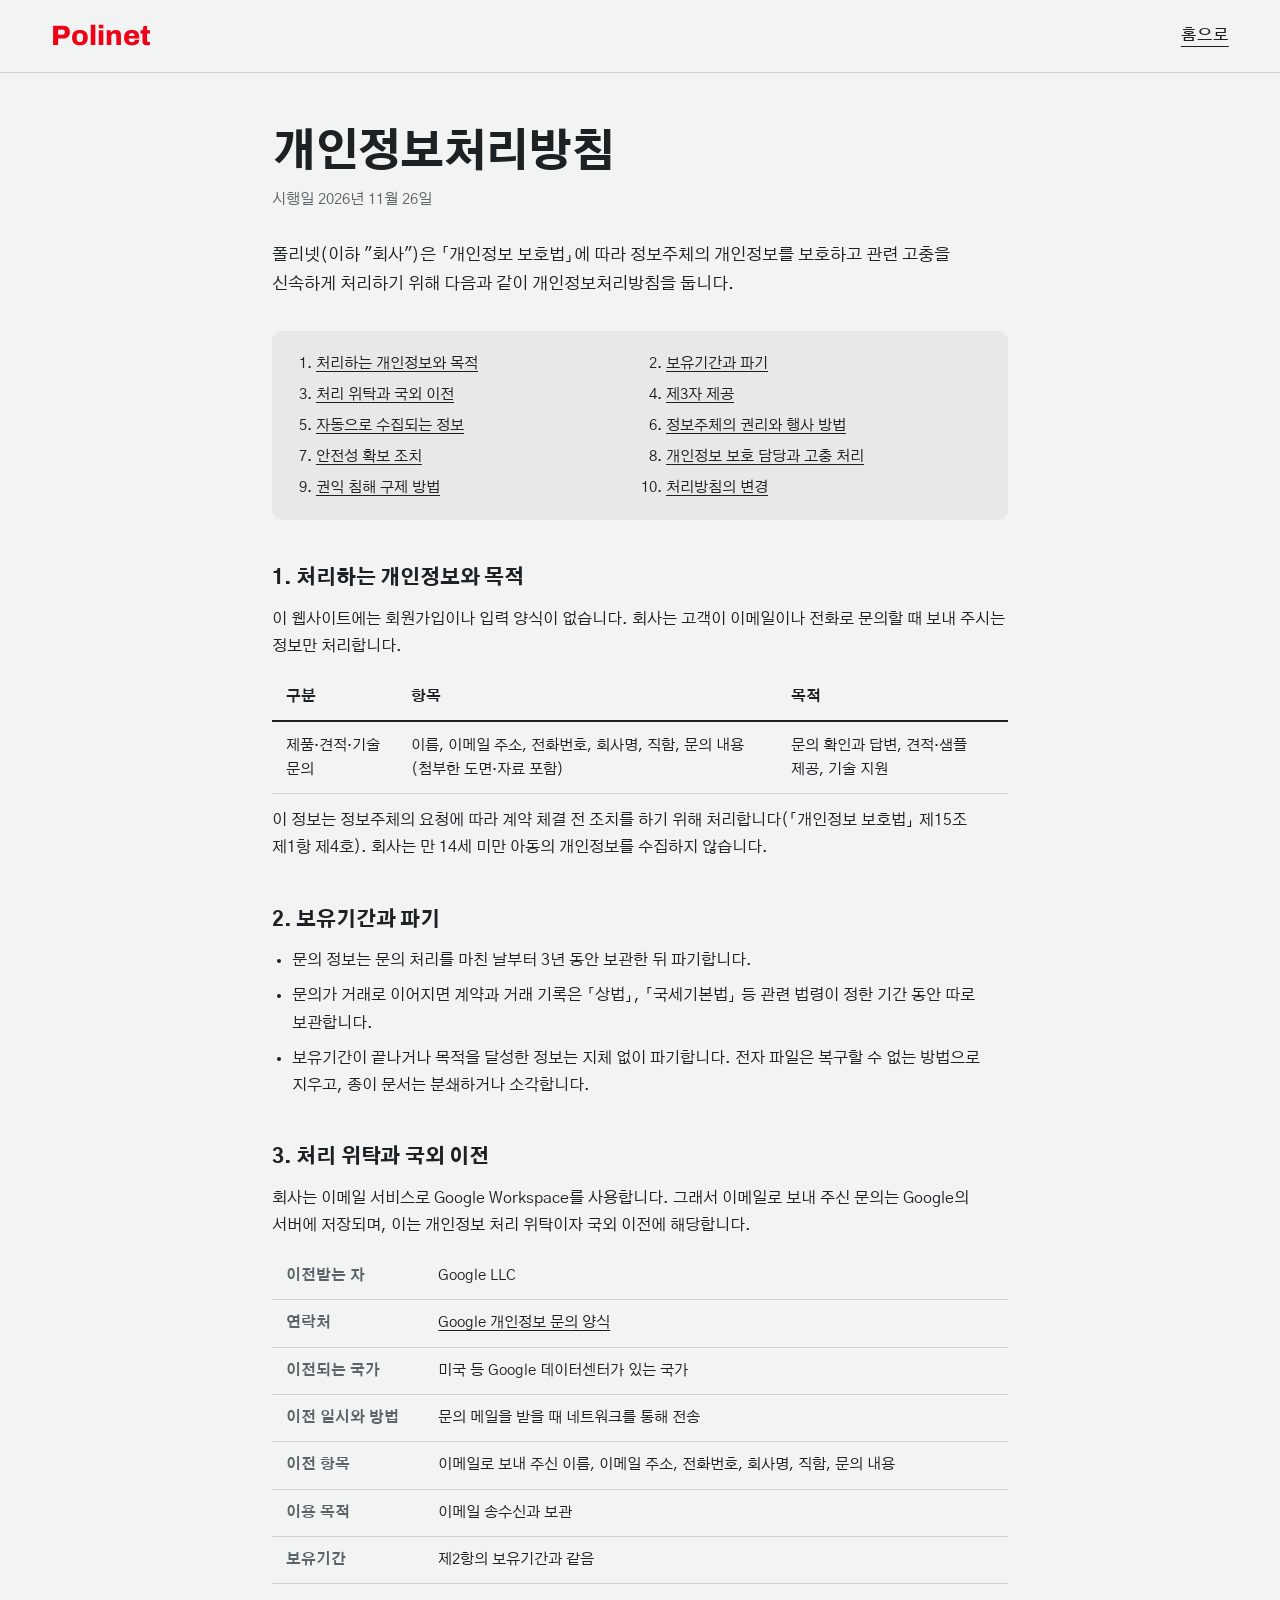
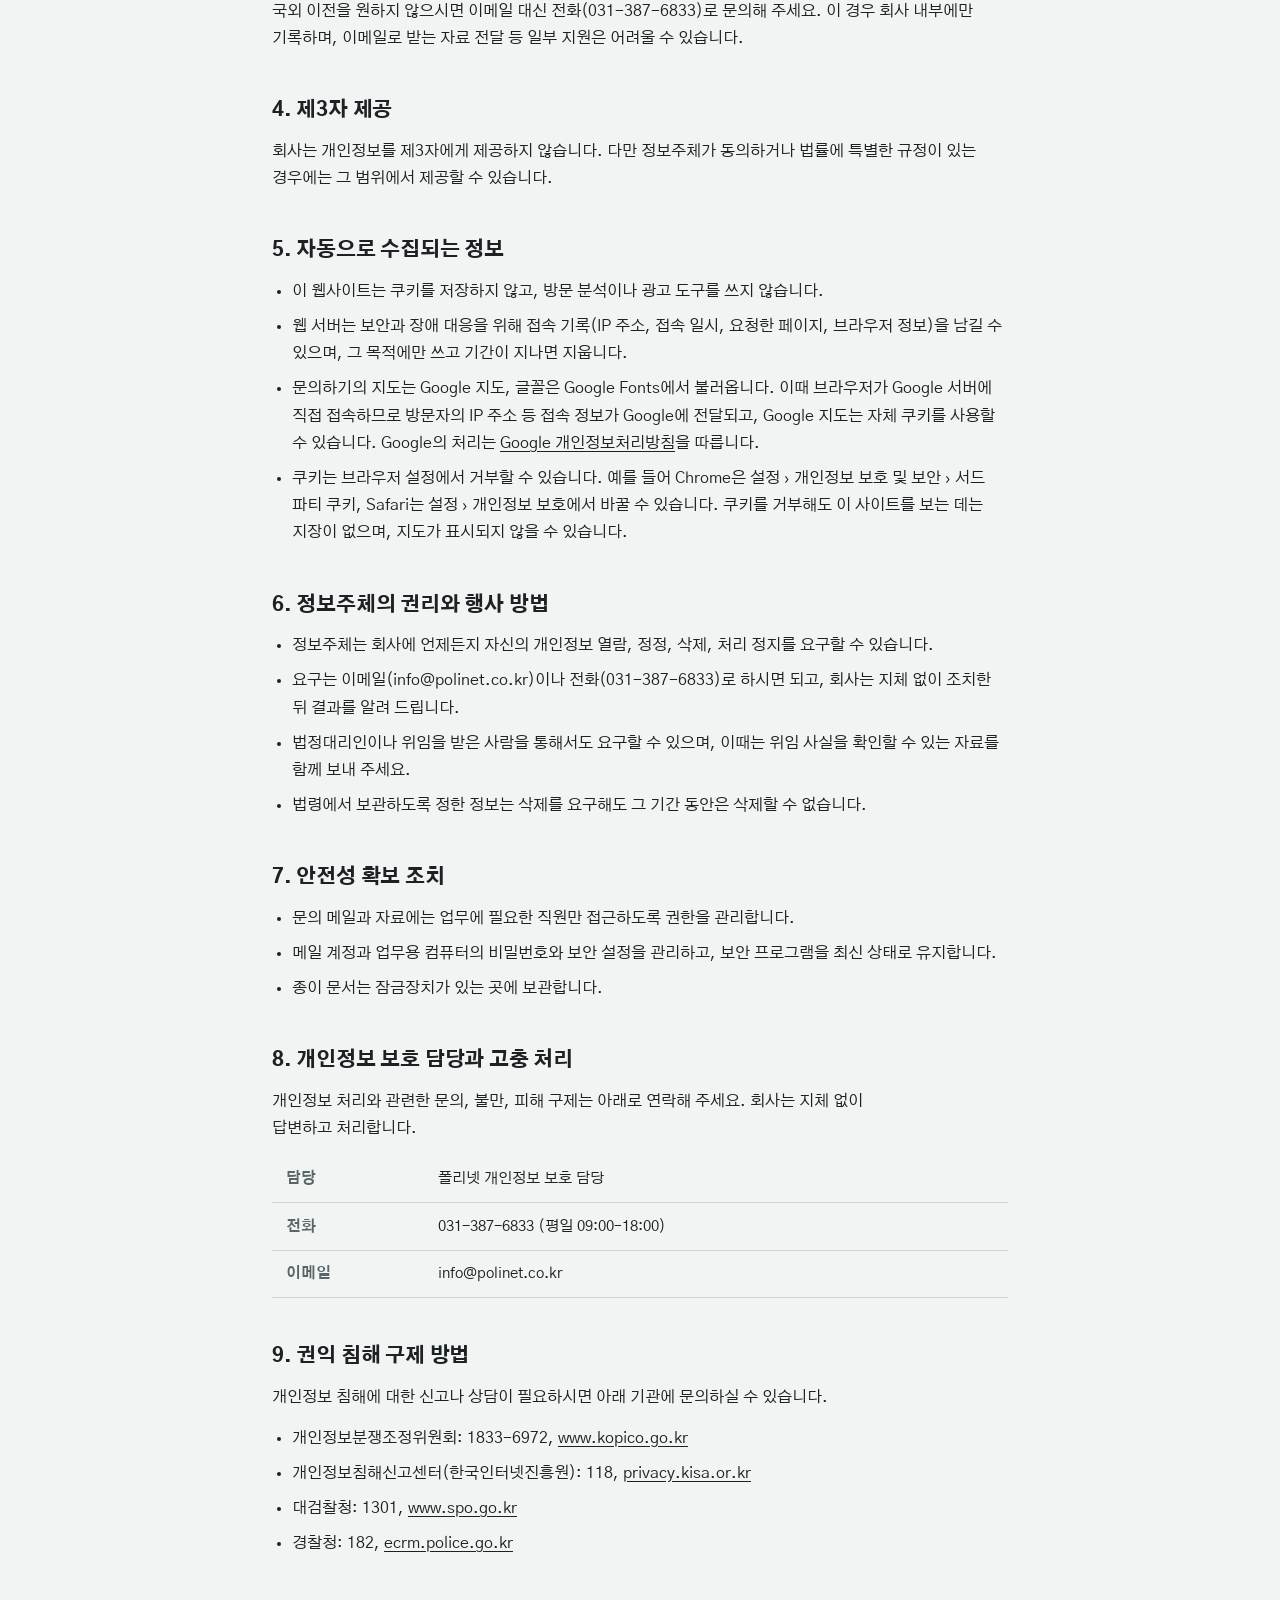
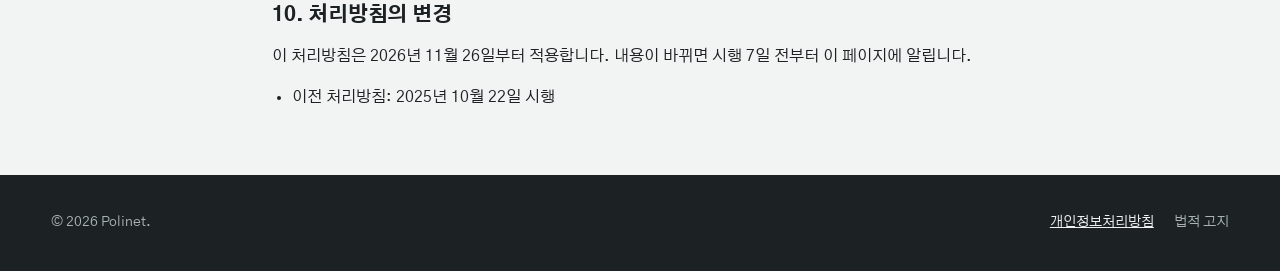
==== commit 95b241fd: "Rewrite the privacy policy; turn the terms into a legal notice - Privacy policy: describes what actu" ====
--- a/site/privacy.html
+++ b/site/privacy.html
@@ -2,72 +2,166 @@
 <html lang="ko">
 <head>
     <meta charset="UTF-8">
-    <meta name="viewport" content="width=device-width, initial-scale=1.0">
+    <meta name="viewport" content="width=device-width, initial-scale=1.0, viewport-fit=cover">
     <title>개인정보처리방침 - Polinet</title>
-    <link rel="stylesheet" href="styles.css">
-    <meta name="robots" content="noindex">
-    <style>
-        .legal-container { max-width: 900px; margin: 0 auto; padding: 3rem 1.5rem; }
-        .legal-container h1 { font-size: 2rem; margin-bottom: 1rem; }
-        .legal-container h2 { font-size: 1.25rem; margin-top: 2rem; margin-bottom: 0.75rem; }
-        .legal-container p, .legal-container li { color: var(--gray-700); }
-        .legal-meta { color: var(--gray-600); font-size: 0.9rem; margin-bottom: 2rem; }
-        .legal-back { margin-top: 2rem; display: inline-block; color: var(--primary-600); }
-    </style>
-    <link rel="icon" href="/favicon.ico?v=2">
-    <meta name="theme-color" content="#0ea5e9">
-    <link rel="canonical" href="/privacy.html">
-    <meta property="og:title" content="개인정보처리방침 - Polinet">
-    <meta property="og:type" content="article">
-    <meta property="og:url" content="/privacy.html">
-    <meta property="og:site_name" content="Polinet">
-    <meta property="og:description" content="Polinet 개인정보처리방침">
+    <meta name="description" content="폴리넷이 문의 응대 과정에서 처리하는 개인정보의 항목, 목적, 보유기간, 위탁과 국외 이전, 정보주체의 권리를 안내합니다.">
+    <link rel="canonical" href="https://www.polinet.co.kr/privacy.html">
+    <meta name="theme-color" content="#F2F4F3">
+    <link rel="icon" href="/favicon.ico?v=5" sizes="16x16 32x32 48x48">
+    <link rel="icon" href="images/icon-192.png?v=5" type="image/png" sizes="192x192">
+    <link rel="apple-touch-icon" href="images/apple-touch-icon.png?v=5">
+    <link rel="preconnect" href="https://fonts.googleapis.com">
+    <link rel="preconnect" href="https://fonts.gstatic.com" crossorigin>
+    <link href="https://fonts.googleapis.com/css2?family=Archivo:wdth,wght@100..125,500..800&family=Gothic+A1:wght@400;500;700;800&display=swap" rel="stylesheet">
+    <link rel="stylesheet" href="styles.css?v=20261126a">
 </head>
-<body>
-    <main class="legal-container">
-        <h1>개인정보처리방침</h1>
-        <p class="legal-meta">시행일: 2025-10-22</p>
-        <p>폴리넷(이하 "회사")은 개인정보 보호법 등 관련 법령을 준수하며, 이용자의 개인정보를 안전하게 보호하기 위해 다음과 같은 개인정보처리방침을 수립·운영합니다.</p>
+<body class="legal-page">
+<header class="legal-head">
+    <div class="wrap">
+        <a href="/" class="logo" translate="no" aria-label="Polinet 홈으로"><span class="logo-word" aria-hidden="true">Polinet</span></a>
+        <a href="/" class="legal-home">홈으로</a>
+    </div>
+</header>
 
-        <h2>1. 수집하는 개인정보 항목</h2>
-        <p>문의 처리 및 고객 지원을 위해 다음 정보를 수집할 수 있습니다.</p>
+<main class="legal wrap">
+    <h1>개인정보처리방침</h1>
+    <p class="legal-date">시행일 2026년 11월 26일</p>
+
+    <p class="legal-lead">폴리넷(이하 "회사")은 「개인정보 보호법」에 따라 정보주체의 개인정보를 보호하고 관련 고충을 신속하게 처리하기 위해 다음과 같이 개인정보처리방침을 둡니다.</p>
+
+    <nav class="legal-toc" aria-label="목차">
+        <ol>
+            <li><a href="#p1">처리하는 개인정보와 목적</a></li>
+            <li><a href="#p2">보유기간과 파기</a></li>
+            <li><a href="#p3">처리 위탁과 국외 이전</a></li>
+            <li><a href="#p4">제3자 제공</a></li>
+            <li><a href="#p5">자동으로 수집되는 정보</a></li>
+            <li><a href="#p6">정보주체의 권리와 행사 방법</a></li>
+            <li><a href="#p7">안전성 확보 조치</a></li>
+            <li><a href="#p8">개인정보 보호 담당과 고충 처리</a></li>
+            <li><a href="#p9">권익 침해 구제 방법</a></li>
+            <li><a href="#p10">처리방침의 변경</a></li>
+        </ol>
+    </nav>
+
+    <section id="p1">
+        <h2>1. 처리하는 개인정보와 목적</h2>
+        <p>이 웹사이트에는 회원가입이나 입력 양식이 없습니다. 회사는 고객이 이메일이나 전화로 문의할 때 보내 주시는 정보만 처리합니다.</p>
+        <div class="legal-table" role="region" aria-label="처리 항목과 목적" tabindex="0">
+            <table>
+                <thead><tr><th scope="col">구분</th><th scope="col">항목</th><th scope="col">목적</th></tr></thead>
+                <tbody>
+                    <tr><td>제품·견적·기술 문의</td><td>이름, 이메일 주소, 전화번호, 회사명, 직함, 문의 내용(첨부한 도면·자료 포함)</td><td>문의 확인과 답변, 견적·샘플 제공, 기술 지원</td></tr>
+                </tbody>
+            </table>
+        </div>
+        <p>이 정보는 정보주체의 요청에 따라 계약 체결 전 조치를 하기 위해 처리합니다(「개인정보 보호법」 제15조 제1항 제4호). 회사는 만 14세 미만 아동의 개인정보를 수집하지 않습니다.</p>
+    </section>
+
+    <section id="p2">
+        <h2>2. 보유기간과 파기</h2>
         <ul>
-            <li>필수: 이름, 이메일, 연락처</li>
-            <li>선택: 회사명, 직함, 문의 내용</li>
+            <li>문의 정보는 문의 처리를 마친 날부터 3년 동안 보관한 뒤 파기합니다.</li>
+            <li>문의가 거래로 이어지면 계약과 거래 기록은 「상법」, 「국세기본법」 등 관련 법령이 정한 기간 동안 따로 보관합니다.</li>
+            <li>보유기간이 끝나거나 목적을 달성한 정보는 지체 없이 파기합니다. 전자 파일은 복구할 수 없는 방법으로 지우고, 종이 문서는 분쇄하거나 소각합니다.</li>
         </ul>
+    </section>
 
-        <h2>2. 개인정보의 수집 및 이용 목적</h2>
+    <section id="p3">
+        <h2>3. 처리 위탁과 국외 이전</h2>
+        <p>회사는 이메일 서비스로 Google Workspace를 사용합니다. 그래서 이메일로 보내 주신 문의는 Google의 서버에 저장되며, 이는 개인정보 처리 위탁이자 국외 이전에 해당합니다.</p>
+        <div class="legal-table" role="region" aria-label="위탁과 국외 이전" tabindex="0">
+            <table>
+                <tbody>
+                    <tr><th scope="row">이전받는 자</th><td>Google LLC</td></tr>
+                    <tr><th scope="row">연락처</th><td><a href="https://support.google.com/policies/contact/general_privacy_form" target="_blank" rel="noopener noreferrer">Google 개인정보 문의 양식<span class="sr-only">(새 탭에서 열림)</span></a></td></tr>
+                    <tr><th scope="row">이전되는 국가</th><td>미국 등 Google 데이터센터가 있는 국가</td></tr>
+                    <tr><th scope="row">이전 일시와 방법</th><td>문의 메일을 받을 때 네트워크를 통해 전송</td></tr>
+                    <tr><th scope="row">이전 항목</th><td>이메일로 보내 주신 이름, 이메일 주소, 전화번호, 회사명, 직함, 문의 내용</td></tr>
+                    <tr><th scope="row">이용 목적</th><td>이메일 송수신과 보관</td></tr>
+                    <tr><th scope="row">보유기간</th><td>제2항의 보유기간과 같음</td></tr>
+                </tbody>
+            </table>
+        </div>
+        <p>국외 이전을 원하지 않으시면 이메일 대신 전화(031-387-6833)로 문의해 주세요. 이 경우 회사 내부에만 기록하며, 이메일로 받는 자료 전달 등 일부 지원은 어려울 수 있습니다.</p>
+    </section>
+
+    <section id="p4">
+        <h2>4. 제3자 제공</h2>
+        <p>회사는 개인정보를 제3자에게 제공하지 않습니다. 다만 정보주체가 동의하거나 법률에 특별한 규정이 있는 경우에는 그 범위에서 제공할 수 있습니다.</p>
+    </section>
+
+    <section id="p5">
+        <h2>5. 자동으로 수집되는 정보</h2>
         <ul>
-            <li>문의·견적 요청 응대 및 고객 지원</li>
-            <li>서비스 개선 및 품질 관리</li>
-            <li>법령 준수 및 분쟁 대응</li>
+            <li>이 웹사이트는 쿠키를 저장하지 않고, 방문 분석이나 광고 도구를 쓰지 않습니다.</li>
+            <li>웹 서버는 보안과 장애 대응을 위해 접속 기록(IP 주소, 접속 일시, 요청한 페이지, 브라우저 정보)을 남길 수 있으며, 그 목적에만 쓰고 기간이 지나면 지웁니다.</li>
+            <li>문의하기의 지도는 Google 지도, 글꼴은 Google Fonts에서 불러옵니다. 이때 브라우저가 Google 서버에 직접 접속하므로 방문자의 IP 주소 등 접속 정보가 Google에 전달되고, Google 지도는 자체 쿠키를 사용할 수 있습니다. Google의 처리는 <a href="https://policies.google.com/privacy?hl=ko" target="_blank" rel="noopener noreferrer">Google 개인정보처리방침<span class="sr-only">(새 탭에서 열림)</span></a>을 따릅니다.</li>
+            <li>쿠키는 브라우저 설정에서 거부할 수 있습니다. 예를 들어 Chrome은 설정 › 개인정보 보호 및 보안 › 서드 파티 쿠키, Safari는 설정 › 개인정보 보호에서 바꿀 수 있습니다. 쿠키를 거부해도 이 사이트를 보는 데는 지장이 없으며, 지도가 표시되지 않을 수 있습니다.</li>
         </ul>
+    </section>
 
-        <h2>3. 개인정보의 보유 및 이용기간</h2>
-        <p>수집·이용 동의일로부터 목적 달성 시까지 보유하며, 관련 법령에 따라 보존이 필요한 경우 해당 기간 동안 보관합니다.</p>
+    <section id="p6">
+        <h2>6. 정보주체의 권리와 행사 방법</h2>
+        <ul>
+            <li>정보주체는 회사에 언제든지 자신의 개인정보 열람, 정정, 삭제, 처리 정지를 요구할 수 있습니다.</li>
+            <li>요구는 이메일(info@polinet.co.kr)이나 전화(031-387-6833)로 하시면 되고, 회사는 지체 없이 조치한 뒤 결과를 알려 드립니다.</li>
+            <li>법정대리인이나 위임을 받은 사람을 통해서도 요구할 수 있으며, 이때는 위임 사실을 확인할 수 있는 자료를 함께 보내 주세요.</li>
+            <li>법령에서 보관하도록 정한 정보는 삭제를 요구해도 그 기간 동안은 삭제할 수 없습니다.</li>
+        </ul>
+    </section>
 
-        <h2>4. 개인정보의 제3자 제공</h2>
-        <p>원칙적으로 제3자에게 제공하지 않으며, 법령에 근거가 있거나 이용자의 동의가 있는 경우에 한하여 제공할 수 있습니다.</p>
+    <section id="p7">
+        <h2>7. 안전성 확보 조치</h2>
+        <ul>
+            <li>문의 메일과 자료에는 업무에 필요한 직원만 접근하도록 권한을 관리합니다.</li>
+            <li>메일 계정과 업무용 컴퓨터의 비밀번호와 보안 설정을 관리하고, 보안 프로그램을 최신 상태로 유지합니다.</li>
+            <li>종이 문서는 잠금장치가 있는 곳에 보관합니다.</li>
+        </ul>
+    </section>
 
-        <h2>5. 처리의 위탁</h2>
-        <p>원활한 서비스 제공을 위해 개인정보 처리를 외부에 위탁할 수 있으며, 이 경우 수탁자와 위탁 내용을 투명하게 공개하고 관리·감독을 철저히 합니다.</p>
+    <section id="p8">
+        <h2>8. 개인정보 보호 담당과 고충 처리</h2>
+        <p>개인정보 처리와 관련한 문의, 불만, 피해 구제는 아래로 연락해 주세요. 회사는 지체 없이 답변하고 처리합니다.</p>
+        <div class="legal-table" role="region" aria-label="개인정보 보호 담당" tabindex="0">
+            <table>
+                <tbody>
+                    <tr><th scope="row">담당</th><td>폴리넷 개인정보 보호 담당</td></tr>
+                    <tr><th scope="row">전화</th><td>031-387-6833 (평일 09:00–18:00)</td></tr>
+                    <tr><th scope="row">이메일</th><td>info@polinet.co.kr</td></tr>
+                </tbody>
+            </table>
+        </div>
+    </section>
 
-        <h2>6. 이용자 및 법정대리인의 권리</h2>
-        <p>이용자는 자신의 개인정보에 대해 열람·정정·삭제·처리정지를 요구할 수 있습니다. 요청은 아래 연락처로 접수해 주세요.</p>
+    <section id="p9">
+        <h2>9. 권익 침해 구제 방법</h2>
+        <p>개인정보 침해에 대한 신고나 상담이 필요하시면 아래 기관에 문의하실 수 있습니다.</p>
+        <ul>
+            <li>개인정보분쟁조정위원회: 1833-6972, <a href="https://www.kopico.go.kr" target="_blank" rel="noopener noreferrer">www.kopico.go.kr<span class="sr-only">(새 탭에서 열림)</span></a></li>
+            <li>개인정보침해신고센터(한국인터넷진흥원): 118, <a href="https://privacy.kisa.or.kr" target="_blank" rel="noopener noreferrer">privacy.kisa.or.kr<span class="sr-only">(새 탭에서 열림)</span></a></li>
+            <li>대검찰청: 1301, <a href="https://www.spo.go.kr" target="_blank" rel="noopener noreferrer">www.spo.go.kr<span class="sr-only">(새 탭에서 열림)</span></a></li>
+            <li>경찰청: 182, <a href="https://ecrm.police.go.kr" target="_blank" rel="noopener noreferrer">ecrm.police.go.kr<span class="sr-only">(새 탭에서 열림)</span></a></li>
+        </ul>
+    </section>
 
-        <h2>7. 개인정보의 안전성 확보 조치</h2>
+    <section id="p10">
+        <h2>10. 처리방침의 변경</h2>
+        <p>이 처리방침은 2026년 11월 26일부터 적용합니다. 내용이 바뀌면 시행 7일 전부터 이 페이지에 알립니다.</p>
         <ul>
-            <li>접근통제 및 접근권한 관리</li>
-            <li>암호화 및 보안 프로그램의 설치·갱신</li>
-            <li>물리적 보관시설의 접근 통제</li>
+            <li>이전 처리방침: 2025년 10월 22일 시행</li>
         </ul>
+    </section>
+</main>
 
-        <h2>8. 문의처</h2>
-        <p>이메일: <a href="mailto:info@polinet.co.kr">info@polinet.co.kr</a> / 전화: <a href="tel:0313876833">031-387-6833</a></p>
-
-        <a class="legal-back" href="/">← 홈으로</a>
-    </main>
+<footer class="legal-foot">
+    <div class="wrap">
+        <span>&copy; 2026 Polinet.</span>
+        <ul>
+            <li><a href="/privacy.html" aria-current="page">개인정보처리방침</a></li>
+            <li><a href="/terms.html">법적 고지</a></li>
+        </ul>
+    </div>
+</footer>
 </body>
 </html>
-
-
--- a/site/styles.css
+++ b/site/styles.css
@@ -19,18 +19,18 @@
   --max: 1280px;
   --r-control: 10px;
 
-  /* tokens kept for privacy.html and terms.html */
-  --gray-700: var(--slate);
-  --gray-600: var(--slate);
-  --primary-600: var(--red-deep);
 }
 
 /* ---------- base ---------- */
 *, *::before, *::after { box-sizing: border-box; }
 html, body { overflow-x: clip; }
-html { scroll-padding-top: var(--header); -webkit-tap-highlight-color: transparent; }
-/* script adds .snap only while every screen fits the window, so tall screens are never skipped */
-@media (min-width: 64rem) and (min-height: 700px) {
+html { -webkit-tap-highlight-color: transparent; }
+/* each screen already keeps the header's height clear at its top, so the page stops with a screen's top at the window's top;
+   only phones, where screens drop that space, need the page itself to stop short of the header (see the phone block) */
+/* wide screens stop on each screen. Script adds .snap while every screen fits the window; if one is taller,
+   the page only settles on a screen when it comes to rest near one, so nothing in a tall screen is skipped */
+@media (min-width: 64rem) {
+  html { scroll-snap-type: y proximity; }
   html.snap { scroll-snap-type: y mandatory; }
 }
 body { margin: 0; background: var(--resin); color: var(--graphite); font: 400 1rem/1.7 var(--f-kr); word-break: keep-all; -webkit-font-smoothing: antialiased; }
@@ -69,7 +69,6 @@
 .screen > .wrap { padding-block: clamp(2.5rem, 5vh, 4rem); }
 .screen-head { display: grid; grid-template-columns: minmax(0, 5fr) minmax(0, 7fr); gap: clamp(1.5rem, 4vw, 4rem); align-items: end; margin-bottom: clamp(2rem, 5vh, 3.5rem); }
 .screen-head h2 { font: 800 clamp(2rem, 3.4vw, 3rem)/1.2 var(--f-kr); letter-spacing: -0.03em; }
-.screen-head p { max-width: 34em; font-size: 1.125rem; color: var(--slate); }
 
 /* ---------- buttons ---------- */
 .btn { display: inline-flex; align-items: center; justify-content: center; min-height: 52px; padding: 0 1.5rem; border: 1.5px solid var(--graphite); border-radius: var(--r-control); background: transparent; color: var(--graphite); font: 700 1rem/1 var(--f-kr); text-decoration: none; white-space: nowrap; cursor: pointer; transition: background-color 160ms ease-out, color 160ms ease-out, border-color 160ms ease-out; }
@@ -97,6 +96,8 @@
 }
 
 /* ---------- about ---------- */
+/* sections alternate between the page colour and a darker tint, so each one reads as its own screen */
+#about { background: var(--panel); }
 .about-grid { display: grid; grid-template-columns: minmax(0, 5fr) minmax(0, 7fr); gap: clamp(2rem, 4vw, 4rem); }
 .about-grid h2 { font: 800 clamp(2rem, 3.4vw, 3rem)/1.2 var(--f-kr); letter-spacing: -0.03em; }
 .about-text { font-size: 1.3125rem; line-height: 1.75; max-width: 32em; }
@@ -108,7 +109,7 @@
 .support { margin-top: clamp(2.5rem, 6vh, 4rem); display: grid; grid-template-columns: minmax(0, 5fr) minmax(0, 7fr); gap: clamp(2rem, 4vw, 4rem); }
 .support h3 { font: 700 1.3125rem/1.4 var(--f-kr); }
 .support ul { display: grid; grid-template-columns: repeat(2, minmax(0, 1fr)); gap: 0.75rem 1.5rem; }
-.support li { padding: 1rem 1.25rem; background: #E3E6E4; border-radius: var(--r-control); font-weight: 500; }
+.support li { padding: 1rem 1.25rem; background: var(--resin); border-radius: var(--r-control); font-weight: 500; }
 
 /* ---------- business ---------- */
 .areas { display: grid; grid-template-columns: repeat(3, minmax(0, 1fr)); gap: clamp(1.5rem, 3vw, 3rem); }
@@ -116,11 +117,15 @@
 .area h3 { font: 800 clamp(1.6rem, 2.6vw, 2.4rem)/1.25 var(--f-kr); letter-spacing: -0.03em; }
 .area p { margin-top: 1.1rem; font-size: 1.125rem; color: var(--slate); max-width: 22em; }
 .area .tags { display: grid; gap: 0.6rem; margin-top: 2rem; padding-top: 1.25rem; border-top: 1px solid var(--line); font-size: 1.125rem; font-weight: 700; color: var(--graphite); }
-.photo-strip { display: grid; grid-template-columns: repeat(4, minmax(0, 1fr)); gap: 1rem; margin-top: clamp(2rem, 5vh, 3rem); }
-.photo-strip img { display: block; width: 100%; height: auto; aspect-ratio: 16 / 10; object-fit: cover; border-radius: 14px; background: var(--mist); }
+/* the work in order, from development to supply: one picture for each step */
+.flow { display: grid; grid-template-columns: repeat(4, minmax(0, 1fr)); gap: 1rem; padding: 0; list-style: none; margin-top: clamp(2rem, 5vh, 3rem); counter-reset: step; }
+.flow li { display: grid; align-content: start; gap: 0.6rem; counter-increment: step; }
+.flow img { display: block; width: 100%; height: auto; aspect-ratio: 16 / 10; object-fit: cover; border-radius: 14px; background: var(--graphite); }
+.flow strong { display: flex; align-items: baseline; gap: 0.55rem; font: 800 1.0625rem/1.3 var(--f-kr); letter-spacing: -0.01em; }
+.flow strong::before { content: counter(step); font: 700 0.875rem/1 var(--f-x); font-stretch: 112%; color: var(--slate); font-variant-numeric: tabular-nums; }
 
 /* ---------- applications ---------- */
-.apps { background: var(--mist); }
+.apps { background: var(--panel); }
 .seg { display: inline-flex; flex-wrap: wrap; gap: 4px; padding: 4px; margin-bottom: 1.75rem; border-radius: 12px; background: rgba(28,33,36,.07); }
 .seg-tab { display: inline-flex; align-items: baseline; gap: 0.5rem; min-height: 44px; padding: 0 1.1rem; border: 0; border-radius: 9px; background: transparent; color: var(--graphite); font: 800 1rem/44px var(--f-x); font-stretch: 112%; cursor: pointer; transition: background-color 140ms ease-out; }
 .seg-tab span { font: 600 0.8125rem/1 var(--f-x); opacity: 0.65; }
@@ -143,7 +148,7 @@
 .case-nav { display: none; }
 
 /* ---------- products ---------- */
-.products { background: var(--panel); }
+.products { background: var(--resin); }
 .lineup { display: grid; grid-template-columns: minmax(0, 3fr) minmax(0, 5fr) minmax(0, 4fr); gap: clamp(1.5rem, 3vw, 3rem); align-items: start; }
 .tabs-col { display: grid; gap: 1.5rem; align-content: start; }
 .tabs { display: grid; gap: 2px; }
@@ -182,7 +187,6 @@
 /* ---------- contact ---------- */
 .contact { background: var(--graphite); color: var(--on-dark); }
 .contact :focus-visible { outline-color: var(--on-dark); }
-.contact .screen-head p { color: var(--on-dark-2); }
 .contact-grid { display: grid; grid-template-columns: minmax(0, 6fr) minmax(0, 6fr); gap: clamp(2rem, 4vw, 4rem); align-items: stretch; }
 .mail-big { display: inline-block; max-width: 100%; overflow-wrap: anywhere; font: 800 clamp(1.75rem, 3.4vw, 3rem)/1.1 var(--f-x); font-stretch: 108%; letter-spacing: -0.01em; text-decoration: none; }
 .mail-big:hover { text-decoration: underline; text-decoration-thickness: 3px; text-underline-offset: 8px; }
@@ -202,6 +206,73 @@
 .footer-links a { text-decoration: none; }
 .footer-links a:hover { color: var(--on-dark); text-decoration: underline; }
 
+/* ---------- short desktop windows: tighter spacing, so each screen still fits the window and the page stops on it ---------- */
+@media (min-width: 64rem) and (max-height: 820px) {
+  .screen > .wrap { padding-block: 1.25rem; }
+  .screen-head { margin-bottom: 1.25rem; }
+  .screen-head h2, .about-grid h2 { font-size: clamp(1.75rem, 3vw, 2.5rem); }
+  .facts { margin-top: 1.5rem; padding-top: 1rem; }
+  .support { margin-top: 1.5rem; }
+  .area { padding-top: 1.25rem; }
+  .area h3 { font-size: clamp(1.4rem, 2.2vw, 2rem); }
+  .area p { margin-top: 0.6rem; font-size: 1rem; }
+  .area .tags { gap: 0.35rem; margin-top: 1rem; padding-top: 0.9rem; font-size: 1rem; }
+  .flow { margin-top: 1.25rem; gap: 0.75rem; }
+  .flow li { gap: 0.4rem; }
+  .flow img { aspect-ratio: 16 / 9; }
+  .flow strong { font-size: 1rem; }
+  .seg { margin-bottom: 1rem; }
+  .case img { aspect-ratio: 16 / 10; }
+  .case figcaption { margin-top: 0.5rem; }
+  .stage-fig { width: min(100%, 300px, 36vh); }
+  .panel-desc { margin-top: 0.75rem; }
+  .panel-specs { margin-top: 1rem; }
+  .products .actions { margin-top: 1.25rem; }
+  .contact-list { gap: 1.25rem; margin-top: 1.5rem; }
+  .map, .map iframe { min-height: 220px; }
+  .footer { margin-top: 1.25rem; padding-top: 1rem; }
+  .footer-emblem { width: 66px; height: 58px; }
+}
+@media (min-width: 64rem) and (max-height: 680px) {
+  /* very short windows: the process photos go flatter, the headline comes down a size */
+  .flow img { aspect-ratio: 5 / 2; }
+  .hero h1 { font-size: clamp(2.25rem, 3.8vw, 3.25rem); }
+  .case img { aspect-ratio: 16 / 9; }
+  .case figcaption > span { min-height: 0; }
+  .stage-fig { width: min(100%, 300px, 32vh); }
+  .map, .map iframe { min-height: 180px; }
+}
+
+/* ---------- legal pages (privacy.html, terms.html): one readable column under a plain header ---------- */
+.legal-head { position: sticky; top: 0; z-index: 10; padding-top: env(safe-area-inset-top); background: var(--resin); border-bottom: 1px solid var(--line); }
+.legal-head .wrap { display: flex; align-items: center; justify-content: space-between; height: var(--header); }
+.legal-home { display: inline-flex; align-items: center; min-height: 44px; font-weight: 500; text-underline-offset: 6px; }
+.legal { max-width: calc(46rem + 2 * var(--gutter)); padding-block: clamp(2.5rem, 6vh, 4rem) 4rem; }
+.legal h1 { font: 800 clamp(2rem, 3.4vw, 2.75rem)/1.2 var(--f-kr); letter-spacing: -0.03em; }
+.legal-date { margin-top: 0.5rem; color: var(--slate); font-size: 0.9375rem; }
+.legal-lead { margin-top: 1.75rem; font-size: 1.0625rem; }
+.legal-toc { margin-top: 2rem; padding: 1.25rem 1.5rem; border-radius: var(--r-control); background: var(--panel); }
+.legal-toc ol { display: grid; grid-template-columns: repeat(2, minmax(0, 1fr)); gap: 0.35rem 2rem; margin: 0; padding-left: 1.25rem; font-size: 0.9375rem; }
+.legal section { margin-top: 2.75rem; scroll-margin-top: calc(var(--header) + 1rem); }
+.legal h2 { font: 800 1.25rem/1.4 var(--f-kr); letter-spacing: -0.01em; }
+.legal section > p, .legal section > ul, .legal-table { margin-top: 0.85rem; }
+.legal section > ul { display: grid; gap: 0.5rem; padding-left: 1.25rem; list-style: disc; }
+.legal a { text-underline-offset: 3px; }
+.legal-table { overflow-x: auto; }
+.legal table { width: 100%; border-collapse: collapse; font-size: 0.9375rem; line-height: 1.6; }
+.legal th, .legal td { padding: 0.7rem 0.9rem; border-bottom: 1px solid var(--line); text-align: left; vertical-align: top; }
+.legal thead th { border-bottom: 2px solid var(--graphite); font-weight: 700; white-space: nowrap; }
+.legal tbody th { width: 9.5rem; color: var(--slate); font-weight: 700; white-space: nowrap; }
+.legal-foot { padding-block: 1.5rem calc(1.5rem + env(safe-area-inset-bottom)); background: var(--graphite); color: var(--on-dark-2); font-size: 0.875rem; }
+.legal-foot .wrap { display: flex; flex-wrap: wrap; align-items: center; justify-content: space-between; gap: 0.5rem 1.5rem; }
+.legal-foot ul { display: flex; flex-wrap: wrap; gap: 0 1.25rem; }
+.legal-foot a { display: inline-block; padding-block: 0.75rem; text-decoration: none; }
+.legal-foot a:hover, .legal-foot a[aria-current="page"] { color: var(--on-dark); text-decoration: underline; }
+@media (max-width: 48rem) {
+  .legal-toc ol { grid-template-columns: minmax(0, 1fr); }
+  .legal tbody th { width: auto; white-space: normal; }
+}
+
 /* ---------- smaller screens ---------- */
 @media (max-width: 64rem) {
   .screen { min-height: auto; }
@@ -211,10 +282,11 @@
   .tabs-col { grid-column: 1 / -1; }
   .tabs { grid-template-columns: repeat(auto-fill, minmax(10rem, 1fr)); }
   .case-panel { grid-template-columns: repeat(2, minmax(0, 1fr)); }
-  .photo-strip { grid-template-columns: repeat(2, minmax(0, 1fr)); }
+  .flow { grid-template-columns: repeat(2, minmax(0, 1fr)); row-gap: 1.25rem; }
 }
 /* ---------- phones ---------- */
 @media (max-width: 48rem) {
+  html { scroll-padding-top: var(--header); }
   /* sections: the fixed header only needs room above the first screen */
   .screen { padding-top: 0; grid-template-columns: minmax(0, 1fr); }
   .lineup > * { min-width: 0; }
@@ -222,7 +294,6 @@
   .screen > .wrap { padding-block: 3rem; }
   .screen-head { margin-bottom: 1.75rem; }
   .screen-head h2, .about-grid h2 { font-size: 1.875rem; }
-  .screen-head p { font-size: 1rem; }
 
   /* menu: a sheet under the header, rows big enough to tap, the page dimmed behind */
   .logo { padding-block: 5px; }
@@ -255,14 +326,16 @@
   .support ul { grid-template-columns: minmax(0, 1fr); gap: 0; border-top: 1px solid var(--line); }
   .support li { padding: 0.9rem 0; background: none; border-radius: 0; border-bottom: 1px solid var(--line); }
 
-  /* business: tags as one wrapping row, no repeat of the application photos */
+  /* business: tags as one wrapping row, the process photos two by two */
   .areas { grid-template-columns: minmax(0, 1fr); gap: 2.25rem; }
   .area { padding-top: 1.25rem; }
   .area h3 { font-size: 1.5rem; }
   .area p { margin-top: 0.6rem; font-size: 1rem; }
   .area .tags { display: flex; flex-wrap: wrap; gap: 0.5rem; margin-top: 1rem; padding-top: 0; border-top: 0; font-size: 0.9375rem; font-weight: 600; }
   .area .tags li { padding: 0.35rem 0.8rem; border: 1px solid var(--line); border-radius: 999px; background: var(--resin); }
-  .photo-strip { display: none; }
+  .flow { gap: 1rem 0.75rem; margin-top: 2.25rem; }
+  .flow img { border-radius: 10px; }
+  .flow strong { font-size: 0.9375rem; }
 
   /* applications: one row of resin tabs, cases swipe sideways with the next one peeking */
   .seg { display: flex; width: 100%; }
